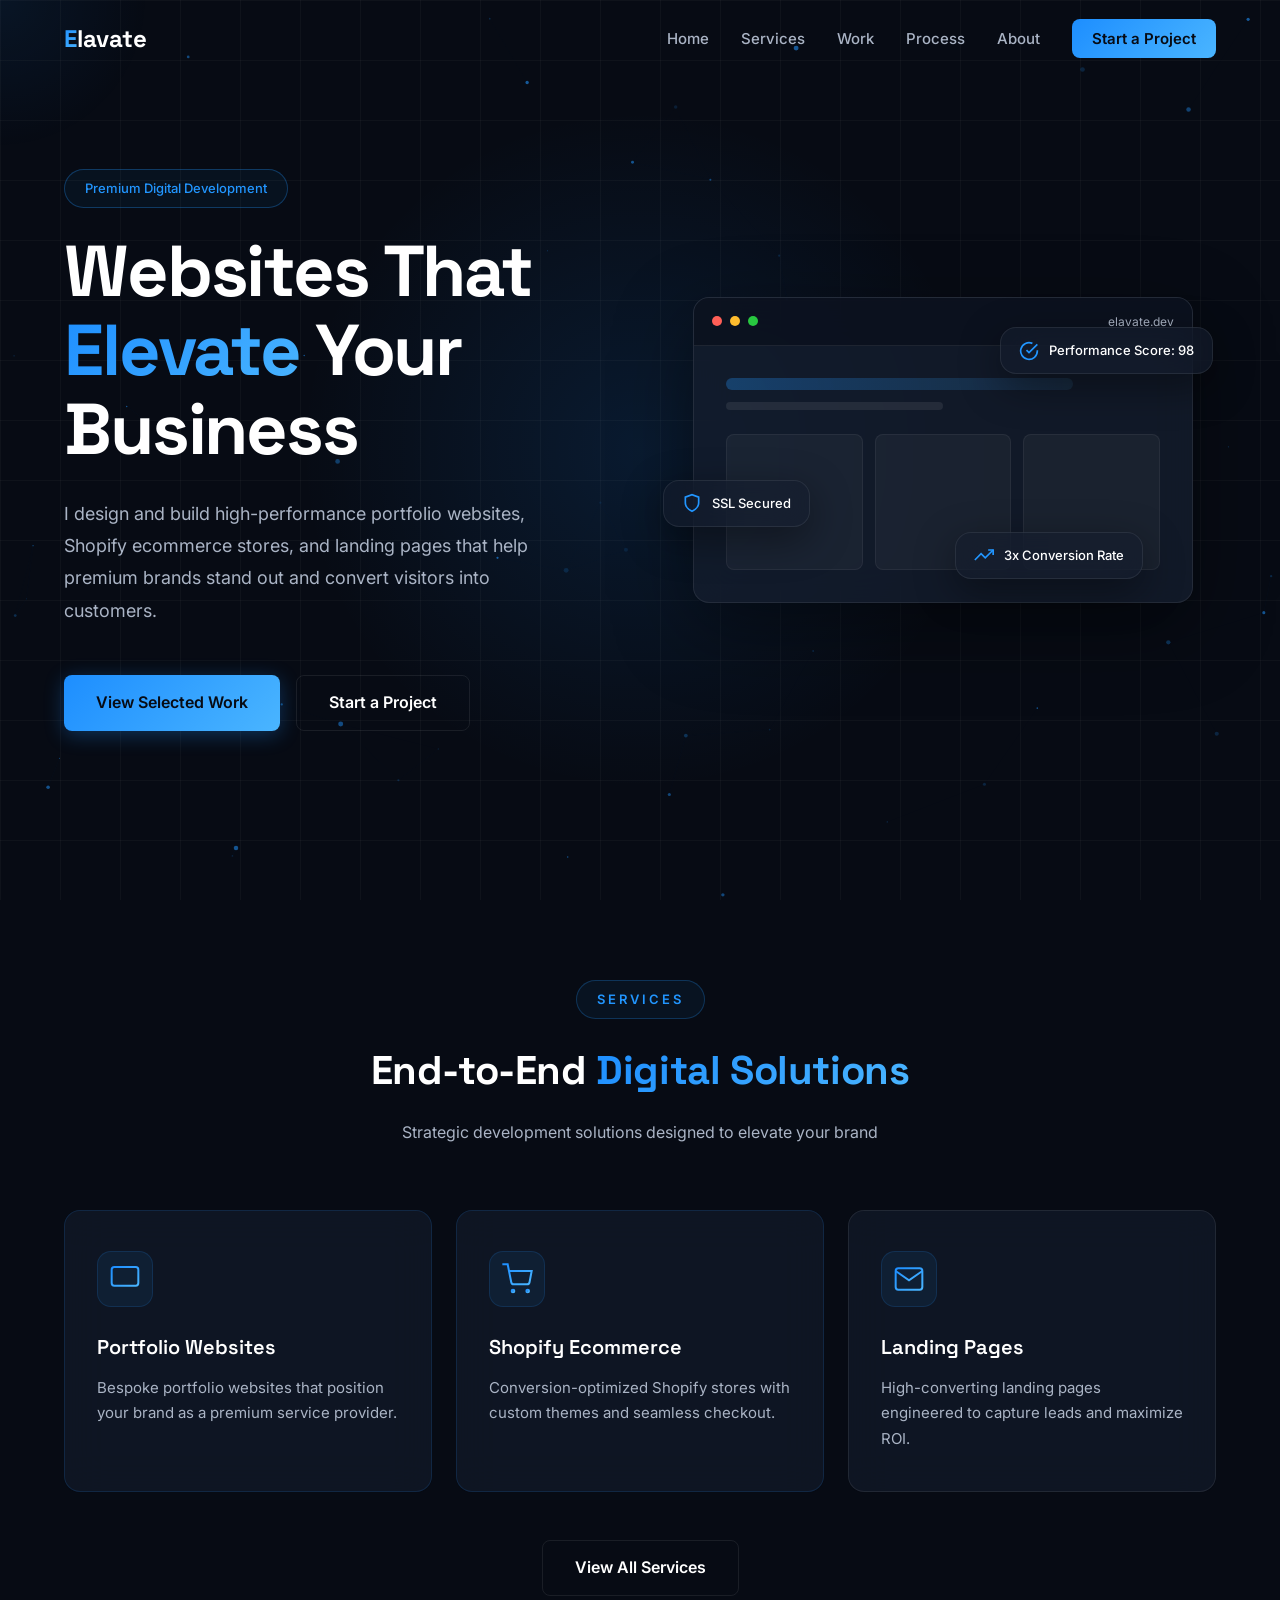
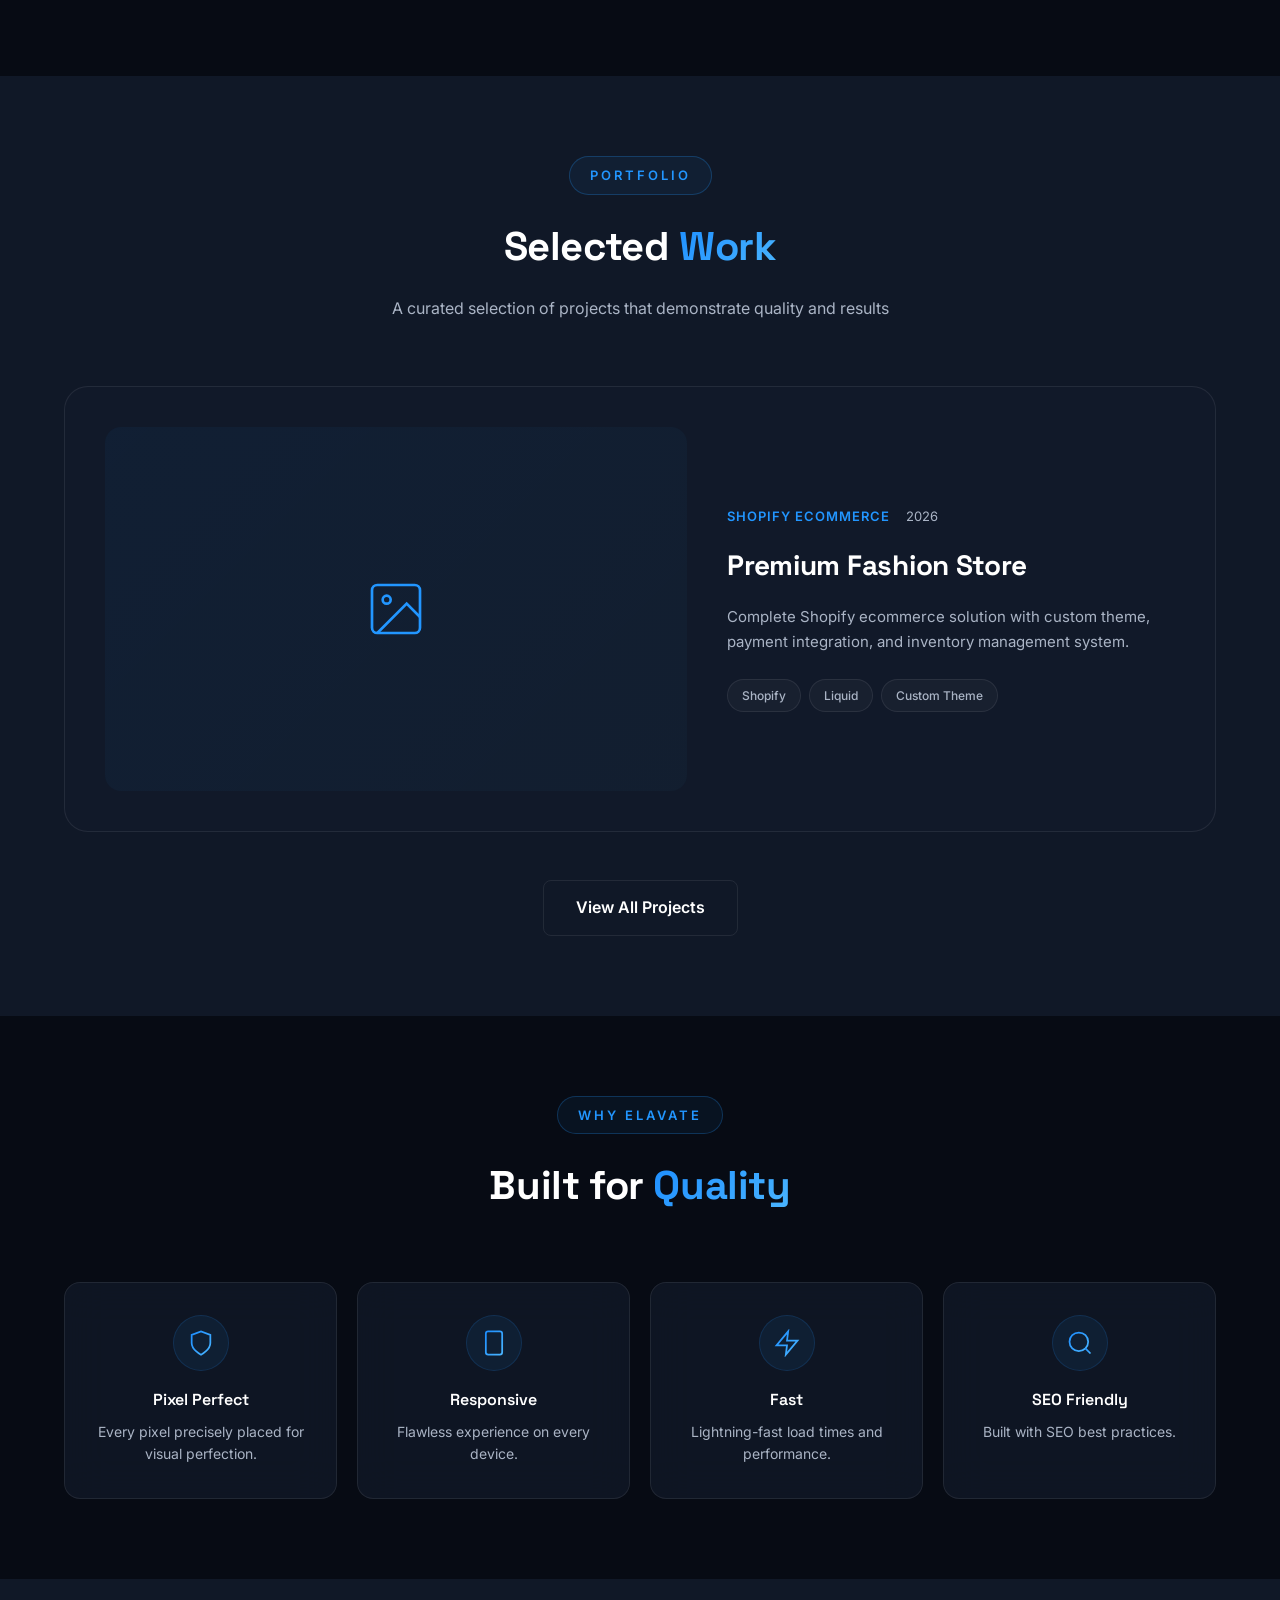
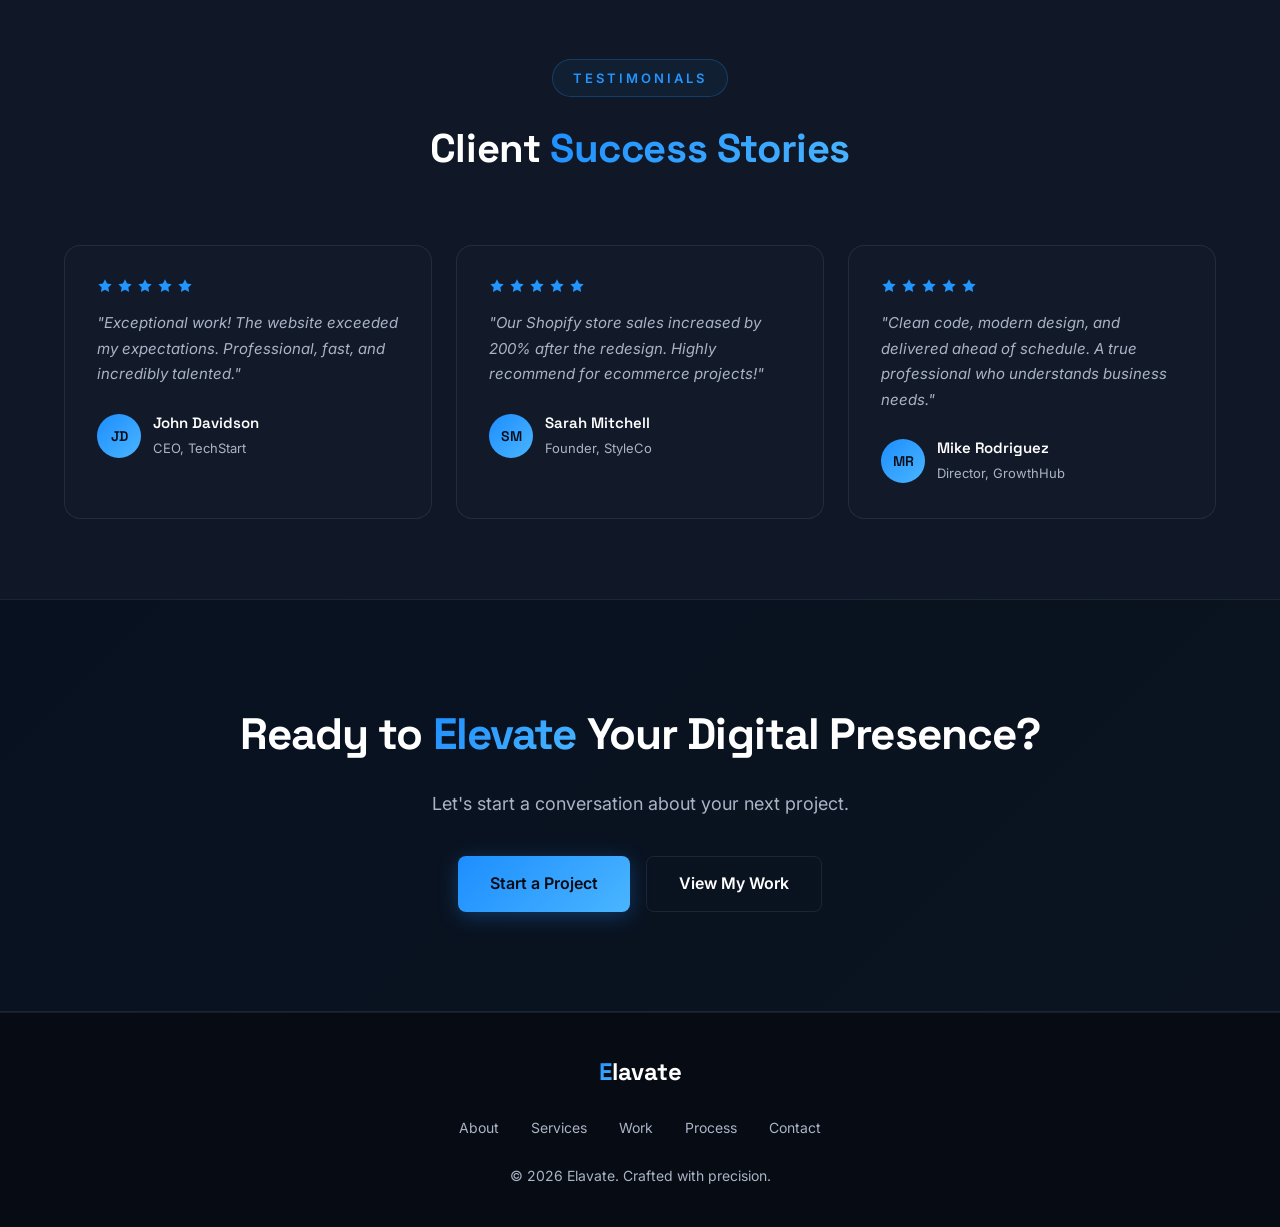
==== index.html @ 6ba704a9 "first commit" ====
<!DOCTYPE html>
<html lang="en">
<head>
    <meta charset="UTF-8">
    <meta name="viewport" content="width=device-width, initial-scale=1.0">
    <title>Elavate | Premium Web Development Studio</title>
    <meta name="description" content="Premium web development studio specializing in portfolio websites, Shopify ecommerce stores, and landing pages for modern businesses.">
    <meta name="keywords" content="web developer, portfolio, shopify, landing pages, premium websites, ecommerce">
    <meta name="author" content="Elavate">
    <link rel="canonical" href="https://elavate.dev/">

    <!-- Open Graph -->
    <meta property="og:title" content="Elavate | Premium Web Development Studio">
    <meta property="og:description" content="Premium web development studio specializing in portfolio websites, Shopify ecommerce stores, and landing pages for modern businesses.">
    <meta property="og:type" content="website">
    <meta property="og:url" content="https://elavate.dev/">
    <meta property="og:image" content="https://elavate.dev/images/og-image.jpg">

    <!-- Twitter -->
    <meta name="twitter:card" content="summary_large_image">
    <meta name="twitter:title" content="Elavate | Premium Web Development Studio">
    <meta name="twitter:description" content="Premium web development studio specializing in portfolio websites, Shopify ecommerce stores, and landing pages for modern businesses.">

    <link rel="preconnect" href="https://fonts.googleapis.com">
    <link rel="preconnect" href="https://fonts.gstatic.com" crossorigin>
    <link href="https://fonts.googleapis.com/css2?family=Inter:wght@300;400;500;600;700&family=Space+Grotesk:wght@400;500;600;700&display=swap" rel="stylesheet">

    <link rel="stylesheet" href="css/style.css">
    <link rel="stylesheet" href="css/animations.css">
    <link rel="stylesheet" href="css/responsive.css">
</head>
<body>

    <!-- Loading Screen -->
    <div id="loader" class="loader">
        <div class="loader-inner">
            <div class="loader-bar"></div>
            <span class="loader-text">ELAVATE</span>
        </div>
    </div>

    <!-- Page Transition -->
    <div class="page-transition" id="page-transition"></div>

    <!-- Mouse Glow -->
    <div id="mouse-glow" class="mouse-glow"></div>

    <!-- Scroll Progress Bar -->
    <div id="scroll-progress" class="scroll-progress"></div>

    <!-- Navigation -->
    <header id="navbar" class="navbar">
        <nav class="nav-container">
            <a href="index.html" class="nav-logo">
                <span class="logo-gradient">E</span>lavate
            </a>
            <ul class="nav-menu" id="nav-menu">
                <li><a href="index.html" class="nav-link active">Home</a></li>
                <li><a href="services.html" class="nav-link">Services</a></li>
                <li><a href="work.html" class="nav-link">Work</a></li>
                <li><a href="process.html" class="nav-link">Process</a></li>
                <li><a href="about.html" class="nav-link">About</a></li>
                <li><a href="contact.html" class="nav-link nav-link-cta">Start a Project</a></li>
            </ul>
            <button class="nav-toggle" id="nav-toggle" aria-label="Toggle menu">
                <span></span>
                <span></span>
                <span></span>
            </button>
        </nav>
    </header>

    <!-- Main Content -->
    <main class="page-content">

        <!-- Hero Section -->
        <section id="hero" class="hero">
            <div class="hero-bg">
                <div class="hero-grid"></div>
                <div class="hero-glow"></div>
                <canvas id="particles-canvas" class="hero-particles"></canvas>
            </div>
            <div class="hero-container">
                <div class="hero-content" data-reveal>
                    <div class="hero-badge">Premium Digital Development</div>
                    <h1 class="hero-title">
                        Websites That <span class="gradient-text">Elevate</span> Your Business
                    </h1>
                    <p class="hero-description">
                        I design and build high-performance portfolio websites, Shopify ecommerce stores, and landing pages that help premium brands stand out and convert visitors into customers.
                    </p>
                    <div class="hero-buttons">
                        <a href="work.html" class="btn btn-primary">
                            <span class="btn-ripple"></span>
                            View Selected Work
                        </a>
                        <a href="contact.html" class="btn btn-secondary">
                            <span class="btn-ripple"></span>
                            Start a Project
                        </a>
                    </div>
                </div>
                <div class="hero-visual" data-reveal>
                    <div class="hero-mockup">
                        <div class="mockup-browser">
                            <div class="mockup-browser-bar">
                                <span class="mockup-dot"></span>
                                <span class="mockup-dot"></span>
                                <span class="mockup-dot"></span>
                                <span class="mockup-url">elavate.dev</span>
                            </div>
                            <div class="mockup-content">
                                <div class="mockup-hero-line"></div>
                                <div class="mockup-hero-line short"></div>
                                <div class="mockup-grid">
                                    <div class="mockup-card"></div>
                                    <div class="mockup-card"></div>
                                    <div class="mockup-card"></div>
                                </div>
                            </div>
                        </div>
                        <div class="mockup-float mockup-float-1 glass-card">
                            <svg width="20" height="20" viewBox="0 0 24 24" fill="none" stroke="#2296FF" stroke-width="2"><path d="M22 11.08V12a10 10 0 1 1-5.93-9.14"/><polyline points="22 4 12 14.01 9 11.01"/></svg>
                            <span>Performance Score: 98</span>
                        </div>
                        <div class="mockup-float mockup-float-2 glass-card">
                            <svg width="20" height="20" viewBox="0 0 24 24" fill="none" stroke="#2296FF" stroke-width="2"><path d="M12 22s8-4 8-10V5l-8-3-8 3v7c0 6 8 10 8 10z"/></svg>
                            <span>SSL Secured</span>
                        </div>
                        <div class="mockup-float mockup-float-3 glass-card">
                            <svg width="20" height="20" viewBox="0 0 24 24" fill="none" stroke="#2296FF" stroke-width="2"><polyline points="23 6 13.5 15.5 8.5 10.5 1 18"/><polyline points="17 6 23 6 23 12"/></svg>
                            <span>3x Conversion Rate</span>
                        </div>
                    </div>
                </div>
            </div>
        </section>

        <!-- Featured Services Section -->
        <section class="content-section">
            <div class="container">
                <div class="content-header" data-reveal>
                    <span class="section-label">Services</span>
                    <h2 class="content-title">End-to-End <span class="gradient-text">Digital Solutions</span></h2>
                    <p class="content-subtitle">Strategic development solutions designed to elevate your brand</p>
                </div>
                <div class="services-grid">
                    <div class="service-card service-featured glass-card" data-reveal>
                        <div class="service-icon">
                            <svg width="32" height="32" viewBox="0 0 24 24" fill="none" stroke="url(#serviceGrad)" stroke-width="1.5">
                                <defs><linearGradient id="serviceGrad" x1="0%" y1="0%" x2="100%" y2="100%"><stop offset="0%" style="stop-color:#1D8EFF"/><stop offset="100%" style="stop-color:#4AB5FF"/></linearGradient></defs>
                                <rect x="2" y="3" width="20" height="14" rx="2" ry="2"/><line x1="8" y1="21" x2="16" y2="21"/><line x1="12" y1="17" x2="12" y2="21"/>
                            </svg>
                        </div>
                        <h3 class="service-title">Portfolio Websites</h3>
                        <p class="service-description">Bespoke portfolio websites that position your brand as a premium service provider.</p>
                    </div>
                    <div class="service-card service-featured glass-card" data-reveal>
                        <div class="service-icon">
                            <svg width="32" height="32" viewBox="0 0 24 24" fill="none" stroke="url(#serviceGrad)" stroke-width="1.5">
                                <circle cx="9" cy="21" r="1"/><circle cx="20" cy="21" r="1"/><path d="M1 1h4l2.68 13.39a2 2 0 0 0 2 1.61h9.72a2 2 0 0 0 2-1.61L23 6H6"/>
                            </svg>
                        </div>
                        <h3 class="service-title">Shopify Ecommerce</h3>
                        <p class="service-description">Conversion-optimized Shopify stores with custom themes and seamless checkout.</p>
                    </div>
                    <div class="service-card glass-card" data-reveal>
                        <div class="service-icon">
                            <svg width="32" height="32" viewBox="0 0 24 24" fill="none" stroke="url(#serviceGrad)" stroke-width="1.5">
                                <path d="M4 4h16c1.1 0 2 .9 2 2v12c0 1.1-.9 2-2 2H4c-1.1 0-2-.9-2-2V6c0-1.1.9-2 2-2z"/><polyline points="22,6 12,13 2,6"/>
                            </svg>
                        </div>
                        <h3 class="service-title">Landing Pages</h3>
                        <p class="service-description">High-converting landing pages engineered to capture leads and maximize ROI.</p>
                    </div>
                </div>
                <div style="text-align: center; margin-top: 48px;" data-reveal>
                    <a href="services.html" class="btn btn-secondary">
                        <span class="btn-ripple"></span>
                        View All Services
                    </a>
                </div>
            </div>
        </section>

        <!-- Featured Projects Section -->
        <section class="content-section content-section-alt">
            <div class="container">
                <div class="content-header" data-reveal>
                    <span class="section-label">Portfolio</span>
                    <h2 class="content-title">Selected <span class="gradient-text">Work</span></h2>
                    <p class="content-subtitle">A curated selection of projects that demonstrate quality and results</p>
                </div>
                <div class="portfolio-showcase">
                    <div class="portfolio-project portfolio-project-large" data-reveal>
                        <div class="portfolio-project-image">
                            <div class="portfolio-placeholder">
                                <svg width="64" height="64" viewBox="0 0 24 24" fill="none" stroke="#2296FF" stroke-width="1"><rect x="3" y="3" width="18" height="18" rx="2" ry="2"/><circle cx="8.5" cy="8.5" r="1.5"/><polyline points="21 15 16 10 5 21"/></svg>
                            </div>
                            <div class="portfolio-overlay">
                                <a href="#" class="portfolio-btn">View Case Study</a>
                                <a href="#" class="portfolio-btn portfolio-btn-outline">Live Site</a>
                            </div>
                        </div>
                        <div class="portfolio-project-info">
                            <div class="portfolio-project-meta">
                                <span class="portfolio-project-type">Shopify Ecommerce</span>
                                <span class="portfolio-project-year">2026</span>
                            </div>
                            <h3 class="portfolio-project-title">Premium Fashion Store</h3>
                            <p class="portfolio-project-description">Complete Shopify ecommerce solution with custom theme, payment integration, and inventory management system.</p>
                            <div class="portfolio-project-tags">
                                <span class="portfolio-tag">Shopify</span>
                                <span class="portfolio-tag">Liquid</span>
                                <span class="portfolio-tag">Custom Theme</span>
                            </div>
                        </div>
                    </div>
                </div>
                <div style="text-align: center; margin-top: 48px;" data-reveal>
                    <a href="work.html" class="btn btn-secondary">
                        <span class="btn-ripple"></span>
                        View All Projects
                    </a>
                </div>
            </div>
        </section>

        <!-- Why Choose Me Section -->
        <section class="content-section">
            <div class="container">
                <div class="content-header" data-reveal>
                    <span class="section-label">Why Elavate</span>
                    <h2 class="content-title">Built for <span class="gradient-text">Quality</span></h2>
                </div>
                <div class="why-grid" data-reveal>
                    <div class="why-card glass-card">
                        <div class="why-icon">
                            <svg width="28" height="28" viewBox="0 0 24 24" fill="none" stroke="url(#whyGrad)" stroke-width="1.5"><defs><linearGradient id="whyGrad" x1="0%" y1="0%" x2="100%" y2="100%"><stop offset="0%" style="stop-color:#1D8EFF"/><stop offset="100%" style="stop-color:#4AB5FF"/></linearGradient></defs><path d="M12 22s8-4 8-10V5l-8-3-8 3v7c0 6 8 10 8 10z"/></svg>
                        </div>
                        <h4 class="why-title">Pixel Perfect</h4>
                        <p class="why-description">Every pixel precisely placed for visual perfection.</p>
                    </div>
                    <div class="why-card glass-card">
                        <div class="why-icon">
                            <svg width="28" height="28" viewBox="0 0 24 24" fill="none" stroke="url(#whyGrad)" stroke-width="1.5"><rect x="5" y="2" width="14" height="20" rx="2" ry="2"/><line x1="12" y1="18" x2="12.01" y2="18"/></svg>
                        </div>
                        <h4 class="why-title">Responsive</h4>
                        <p class="why-description">Flawless experience on every device.</p>
                    </div>
                    <div class="why-card glass-card">
                        <div class="why-icon">
                            <svg width="28" height="28" viewBox="0 0 24 24" fill="none" stroke="url(#whyGrad)" stroke-width="1.5"><polygon points="13 2 3 14 12 14 11 22 21 10 12 10 13 2"/></svg>
                        </div>
                        <h4 class="why-title">Fast</h4>
                        <p class="why-description">Lightning-fast load times and performance.</p>
                    </div>
                    <div class="why-card glass-card">
                        <div class="why-icon">
                            <svg width="28" height="28" viewBox="0 0 24 24" fill="none" stroke="url(#whyGrad)" stroke-width="1.5"><circle cx="11" cy="11" r="8"/><line x1="21" y1="21" x2="16.65" y2="16.65"/></svg>
                        </div>
                        <h4 class="why-title">SEO Friendly</h4>
                        <p class="why-description">Built with SEO best practices.</p>
                    </div>
                </div>
            </div>
        </section>

        <!-- Testimonials Section -->
        <section class="content-section content-section-alt">
            <div class="container">
                <div class="content-header" data-reveal>
                    <span class="section-label">Testimonials</span>
                    <h2 class="content-title">Client <span class="gradient-text">Success Stories</span></h2>
                </div>
                <div class="testimonials-grid" data-reveal>
                    <div class="testimonial-card glass-card">
                        <div class="testimonial-stars">
                            <svg width="16" height="16" viewBox="0 0 24 24" fill="#2296FF"><polygon points="12 2 15.09 8.26 22 9.27 17 14.14 18.18 21.02 12 17.77 5.82 21.02 7 14.14 2 9.27 8.91 8.26 12 2"/></svg>
                            <svg width="16" height="16" viewBox="0 0 24 24" fill="#2296FF"><polygon points="12 2 15.09 8.26 22 9.27 17 14.14 18.18 21.02 12 17.77 5.82 21.02 7 14.14 2 9.27 8.91 8.26 12 2"/></svg>
                            <svg width="16" height="16" viewBox="0 0 24 24" fill="#2296FF"><polygon points="12 2 15.09 8.26 22 9.27 17 14.14 18.18 21.02 12 17.77 5.82 21.02 7 14.14 2 9.27 8.91 8.26 12 2"/></svg>
                            <svg width="16" height="16" viewBox="0 0 24 24" fill="#2296FF"><polygon points="12 2 15.09 8.26 22 9.27 17 14.14 18.18 21.02 12 17.77 5.82 21.02 7 14.14 2 9.27 8.91 8.26 12 2"/></svg>
                            <svg width="16" height="16" viewBox="0 0 24 24" fill="#2296FF"><polygon points="12 2 15.09 8.26 22 9.27 17 14.14 18.18 21.02 12 17.77 5.82 21.02 7 14.14 2 9.27 8.91 8.26 12 2"/></svg>
                        </div>
                        <p class="testimonial-text">"Exceptional work! The website exceeded my expectations. Professional, fast, and incredibly talented."</p>
                        <div class="testimonial-author">
                            <div class="testimonial-avatar">JD</div>
                            <div>
                                <h5 class="testimonial-name">John Davidson</h5>
                                <span class="testimonial-role">CEO, TechStart</span>
                            </div>
                        </div>
                    </div>
                    <div class="testimonial-card glass-card">
                        <div class="testimonial-stars">
                            <svg width="16" height="16" viewBox="0 0 24 24" fill="#2296FF"><polygon points="12 2 15.09 8.26 22 9.27 17 14.14 18.18 21.02 12 17.77 5.82 21.02 7 14.14 2 9.27 8.91 8.26 12 2"/></svg>
                            <svg width="16" height="16" viewBox="0 0 24 24" fill="#2296FF"><polygon points="12 2 15.09 8.26 22 9.27 17 14.14 18.18 21.02 12 17.77 5.82 21.02 7 14.14 2 9.27 8.91 8.26 12 2"/></svg>
                            <svg width="16" height="16" viewBox="0 0 24 24" fill="#2296FF"><polygon points="12 2 15.09 8.26 22 9.27 17 14.14 18.18 21.02 12 17.77 5.82 21.02 7 14.14 2 9.27 8.91 8.26 12 2"/></svg>
                            <svg width="16" height="16" viewBox="0 0 24 24" fill="#2296FF"><polygon points="12 2 15.09 8.26 22 9.27 17 14.14 18.18 21.02 12 17.77 5.82 21.02 7 14.14 2 9.27 8.91 8.26 12 2"/></svg>
                            <svg width="16" height="16" viewBox="0 0 24 24" fill="#2296FF"><polygon points="12 2 15.09 8.26 22 9.27 17 14.14 18.18 21.02 12 17.77 5.82 21.02 7 14.14 2 9.27 8.91 8.26 12 2"/></svg>
                        </div>
                        <p class="testimonial-text">"Our Shopify store sales increased by 200% after the redesign. Highly recommend for ecommerce projects!"</p>
                        <div class="testimonial-author">
                            <div class="testimonial-avatar">SM</div>
                            <div>
                                <h5 class="testimonial-name">Sarah Mitchell</h5>
                                <span class="testimonial-role">Founder, StyleCo</span>
                            </div>
                        </div>
                    </div>
                    <div class="testimonial-card glass-card">
                        <div class="testimonial-stars">
                            <svg width="16" height="16" viewBox="0 0 24 24" fill="#2296FF"><polygon points="12 2 15.09 8.26 22 9.27 17 14.14 18.18 21.02 12 17.77 5.82 21.02 7 14.14 2 9.27 8.91 8.26 12 2"/></svg>
                            <svg width="16" height="16" viewBox="0 0 24 24" fill="#2296FF"><polygon points="12 2 15.09 8.26 22 9.27 17 14.14 18.18 21.02 12 17.77 5.82 21.02 7 14.14 2 9.27 8.91 8.26 12 2"/></svg>
                            <svg width="16" height="16" viewBox="0 0 24 24" fill="#2296FF"><polygon points="12 2 15.09 8.26 22 9.27 17 14.14 18.18 21.02 12 17.77 5.82 21.02 7 14.14 2 9.27 8.91 8.26 12 2"/></svg>
                            <svg width="16" height="16" viewBox="0 0 24 24" fill="#2296FF"><polygon points="12 2 15.09 8.26 22 9.27 17 14.14 18.18 21.02 12 17.77 5.82 21.02 7 14.14 2 9.27 8.91 8.26 12 2"/></svg>
                            <svg width="16" height="16" viewBox="0 0 24 24" fill="#2296FF"><polygon points="12 2 15.09 8.26 22 9.27 17 14.14 18.18 21.02 12 17.77 5.82 21.02 7 14.14 2 9.27 8.91 8.26 12 2"/></svg>
                        </div>
                        <p class="testimonial-text">"Clean code, modern design, and delivered ahead of schedule. A true professional who understands business needs."</p>
                        <div class="testimonial-author">
                            <div class="testimonial-avatar">MR</div>
                            <div>
                                <h5 class="testimonial-name">Mike Rodriguez</h5>
                                <span class="testimonial-role">Director, GrowthHub</span>
                            </div>
                        </div>
                    </div>
                </div>
            </div>
        </section>

        <!-- CTA Section -->
        <section class="cta-section">
            <div class="cta-content" data-reveal>
                <h2 class="cta-title">Ready to <span class="gradient-text">Elevate</span> Your Digital Presence?</h2>
                <p class="cta-description">Let's start a conversation about your next project.</p>
                <div class="cta-buttons">
                    <a href="contact.html" class="btn btn-primary">
                        <span class="btn-ripple"></span>
                        Start a Project
                    </a>
                    <a href="work.html" class="btn btn-secondary">
                        <span class="btn-ripple"></span>
                        View My Work
                    </a>
                </div>
            </div>
        </section>

    </main>

    <!-- Footer -->
    <footer class="footer">
        <div class="container">
            <div class="footer-content">
                <a href="index.html" class="nav-logo footer-logo">
                    <span class="logo-gradient">E</span>lavate
                </a>
                <ul class="footer-nav">
                    <li><a href="about.html">About</a></li>
                    <li><a href="services.html">Services</a></li>
                    <li><a href="work.html">Work</a></li>
                    <li><a href="process.html">Process</a></li>
                    <li><a href="contact.html">Contact</a></li>
                </ul>
                <p class="footer-copyright">&copy; 2026 Elavate. Crafted with precision.</p>
            </div>
        </div>
    </footer>

    <!-- Back to Top -->
    <button id="back-to-top" class="back-to-top" aria-label="Back to top">
        <svg width="20" height="20" viewBox="0 0 24 24" fill="none" stroke="currentColor" stroke-width="2">
            <polyline points="18 15 12 9 6 15"/>
        </svg>
    </button>

    <script src="js/main.js"></script>
</body>
</html>
---- css/style.css ----
/* =============================================
   ELAVATE PORTFOLIO - MAIN STYLES
   ============================================= */

/* CSS Variables */
:root {
    --bg: #070B14;
    --bg-section: #101827;
    --bg-card: #141D2E;
    --primary: #2296FF;
    --gradient-start: #1D8EFF;
    --gradient-end: #4AB5FF;
    --text: #FFFFFF;
    --text-secondary: #AAB4C5;
    --border: rgba(255, 255, 255, 0.08);
    --font-heading: 'Space Grotesk', sans-serif;
    --font-body: 'Inter', sans-serif;
    --radius: 16px;
    --radius-sm: 8px;
    --radius-lg: 24px;
    --transition: 0.3s cubic-bezier(0.4, 0, 0.2, 1);
}

/* Reset */
*, *::before, *::after {
    margin: 0;
    padding: 0;
    box-sizing: border-box;
}

html {
    scroll-behavior: smooth;
    scroll-padding-top: 80px;
}

body {
    font-family: var(--font-body);
    background-color: var(--bg);
    color: var(--text);
    line-height: 1.6;
    overflow-x: hidden;
    -webkit-font-smoothing: antialiased;
}

a {
    text-decoration: none;
    color: inherit;
    transition: var(--transition);
}

ul { list-style: none; }

img { max-width: 100%; display: block; }

button {
    border: none;
    outline: none;
    cursor: pointer;
    font-family: inherit;
    background: transparent;
}

input, textarea {
    font-family: inherit;
    outline: none;
    border: none;
}

/* Container */
.container {
    max-width: 1200px;
    margin: 0 auto;
    padding: 0 24px;
}

/* Section */
.section {
    padding: 140px 0;
}

.section-header {
    text-align: center;
    margin-bottom: 80px;
}

.section-label {
    display: inline-block;
    font-size: 13px;
    font-weight: 600;
    color: var(--primary);
    text-transform: uppercase;
    letter-spacing: 3px;
    margin-bottom: 20px;
    padding: 8px 20px;
    border: 1px solid rgba(34, 150, 255, 0.25);
    border-radius: 24px;
    background: rgba(34, 150, 255, 0.06);
}

.section-title {
    font-family: var(--font-heading);
    font-size: clamp(36px, 5vw, 56px);
    font-weight: 700;
    line-height: 1.15;
    margin-bottom: 20px;
    letter-spacing: -0.02em;
}

.section-description {
    font-size: 18px;
    color: var(--text-secondary);
    max-width: 640px;
    margin: 0 auto;
    line-height: 1.7;
}

/* Gradient Text */
.gradient-text {
    background: linear-gradient(135deg, var(--gradient-start), var(--gradient-end));
    -webkit-background-clip: text;
    -webkit-text-fill-color: transparent;
    background-clip: text;
}

/* Glass Card */
.glass-card {
    background: rgba(20, 29, 46, 0.6);
    border: 1px solid var(--border);
    border-radius: var(--radius);
    backdrop-filter: blur(20px);
    -webkit-backdrop-filter: blur(20px);
    transition: var(--transition);
}

.glass-card:hover {
    border-color: rgba(34, 150, 255, 0.2);
    box-shadow: 0 8px 32px rgba(34, 150, 255, 0.1);
    transform: translateY(-4px);
}

/* Buttons */
.btn {
    display: inline-flex;
    align-items: center;
    justify-content: center;
    gap: 8px;
    padding: 14px 32px;
    font-size: 16px;
    font-weight: 600;
    border-radius: var(--radius-sm);
    position: relative;
    overflow: hidden;
    transition: var(--transition);
    cursor: pointer;
}

.btn-primary {
    background: linear-gradient(135deg, var(--gradient-start), var(--gradient-end));
    color: var(--bg);
    box-shadow: 0 4px 20px rgba(29, 142, 255, 0.3);
}

.btn-primary:hover {
    box-shadow: 0 8px 30px rgba(29, 142, 255, 0.5);
    transform: translateY(-2px);
}

.btn-secondary {
    background: transparent;
    color: var(--text);
    border: 1px solid var(--border);
}

.btn-secondary:hover {
    border-color: var(--primary);
    color: var(--primary);
    transform: translateY(-2px);
}

.btn-full { width: 100%; }

.btn-ripple {
    position: absolute;
    border-radius: 50%;
    background: rgba(255, 255, 255, 0.3);
    transform: scale(0);
    animation: ripple 0.6s linear;
    pointer-events: none;
}

@keyframes ripple {
    to { transform: scale(4); opacity: 0; }
}

/* =============================================
   LOADER
   ============================================= */
.loader {
    position: fixed;
    inset: 0;
    background: var(--bg);
    display: flex;
    align-items: center;
    justify-content: center;
    z-index: 10000;
    transition: opacity 0.5s ease, visibility 0.5s ease;
}

.loader.hidden {
    opacity: 0;
    visibility: hidden;
}

.loader-inner {
    text-align: center;
}

.loader-bar {
    width: 200px;
    height: 3px;
    background: rgba(255, 255, 255, 0.1);
    border-radius: 4px;
    margin: 0 auto 16px;
    overflow: hidden;
}

.loader-bar::after {
    content: '';
    display: block;
    width: 0;
    height: 100%;
    background: linear-gradient(90deg, var(--gradient-start), var(--gradient-end));
    border-radius: 4px;
    animation: loadBar 1.5s ease forwards;
}

@keyframes loadBar {
    to { width: 100%; }
}

.loader-text {
    font-family: var(--font-heading);
    font-size: 24px;
    font-weight: 700;
    background: linear-gradient(135deg, var(--gradient-start), var(--gradient-end));
    -webkit-background-clip: text;
    -webkit-text-fill-color: transparent;
    background-clip: text;
}

/* =============================================
   MOUSE GLOW
   ============================================= */
.mouse-glow {
    position: fixed;
    width: 300px;
    height: 300px;
    border-radius: 50%;
    background: radial-gradient(circle, rgba(29, 142, 255, 0.08) 0%, transparent 70%);
    pointer-events: none;
    z-index: 1;
    transform: translate(-50%, -50%);
    transition: opacity 0.3s ease;
}

/* =============================================
   SCROLL PROGRESS
   ============================================= */
.scroll-progress {
    position: fixed;
    top: 0;
    left: 0;
    width: 0;
    height: 3px;
    background: linear-gradient(90deg, var(--gradient-start), var(--gradient-end));
    z-index: 10001;
    transition: width 0.1s linear;
}

/* =============================================
   NAVBAR
   ============================================= */
.navbar {
    position: fixed;
    top: 0;
    left: 0;
    right: 0;
    z-index: 1000;
    padding: 20px 0;
    transition: all 0.3s ease;
}

.navbar.scrolled {
    padding: 12px 0;
    background: rgba(7, 11, 20, 0.85);
    backdrop-filter: blur(20px);
    -webkit-backdrop-filter: blur(20px);
    border-bottom: 1px solid var(--border);
}

.nav-container {
    max-width: 1200px;
    margin: 0 auto;
    padding: 0 24px;
    display: flex;
    align-items: center;
    justify-content: space-between;
}

.nav-logo {
    font-family: var(--font-heading);
    font-size: 24px;
    font-weight: 700;
    color: var(--text);
}

.logo-gradient {
    background: linear-gradient(135deg, var(--gradient-start), var(--gradient-end));
    -webkit-background-clip: text;
    -webkit-text-fill-color: transparent;
    background-clip: text;
}

.nav-menu {
    display: flex;
    align-items: center;
    gap: 32px;
}

.nav-link {
    font-size: 15px;
    font-weight: 500;
    color: var(--text-secondary);
    position: relative;
    padding: 4px 0;
}

.nav-link::after {
    content: '';
    position: absolute;
    bottom: -2px;
    left: 0;
    width: 0;
    height: 2px;
    background: linear-gradient(90deg, var(--gradient-start), var(--gradient-end));
    border-radius: 2px;
    transition: width 0.3s ease;
}

.nav-link:hover,
.nav-link.active {
    color: var(--text);
}

.nav-link:hover::after,
.nav-link.active::after {
    width: 100%;
}

/* CTA Nav Link */
.nav-link-cta {
    background: linear-gradient(135deg, var(--gradient-start), var(--gradient-end));
    color: var(--bg) !important;
    padding: 10px 20px !important;
    border-radius: var(--radius-sm);
    font-weight: 600 !important;
}

.nav-link-cta::after {
    display: none !important;
}

.nav-link-cta:hover {
    opacity: 0.9;
    transform: translateY(-1px);
}

/* Mobile Toggle */
.nav-toggle {
    display: none;
    flex-direction: column;
    gap: 5px;
    padding: 4px;
}

.nav-toggle span {
    display: block;
    width: 24px;
    height: 2px;
    background: var(--text);
    border-radius: 2px;
    transition: var(--transition);
}

.nav-toggle.active span:nth-child(1) {
    transform: rotate(45deg) translate(5px, 5px);
}

.nav-toggle.active span:nth-child(2) {
    opacity: 0;
}

.nav-toggle.active span:nth-child(3) {
    transform: rotate(-45deg) translate(5px, -5px);
}

/* =============================================
   HERO
   ============================================= */
.hero {
    position: relative;
    min-height: 100vh;
    display: flex;
    align-items: center;
    overflow: hidden;
}

.hero-bg {
    position: absolute;
    inset: 0;
    z-index: 0;
}

.hero-grid {
    position: absolute;
    inset: 0;
    background-image:
        linear-gradient(rgba(255, 255, 255, 0.03) 1px, transparent 1px),
        linear-gradient(90deg, rgba(255, 255, 255, 0.03) 1px, transparent 1px);
    background-size: 60px 60px;
}

.hero-glow {
    position: absolute;
    top: 50%;
    left: 50%;
    width: 800px;
    height: 800px;
    transform: translate(-50%, -50%);
    background: radial-gradient(circle, rgba(29, 142, 255, 0.12) 0%, transparent 60%);
    animation: pulseGlow 4s ease-in-out infinite;
}

@keyframes pulseGlow {
    0%, 100% { opacity: 1; transform: translate(-50%, -50%) scale(1); }
    50% { opacity: 0.6; transform: translate(-50%, -50%) scale(1.1); }
}

.hero-particles {
    position: absolute;
    inset: 0;
    z-index: 0;
}

.hero-container {
    position: relative;
    z-index: 2;
    max-width: 1200px;
    margin: 0 auto;
    padding: 0 24px;
    display: grid;
    grid-template-columns: 1fr 1fr;
    gap: 60px;
    align-items: center;
    width: 100%;
}

.hero-badge {
    display: inline-block;
    font-size: 13px;
    font-weight: 500;
    color: var(--primary);
    padding: 8px 20px;
    border: 1px solid rgba(34, 150, 255, 0.3);
    border-radius: 24px;
    background: rgba(34, 150, 255, 0.05);
    margin-bottom: 24px;
    animation: fadeInUp 0.8s ease 0.2s backwards;
}

.hero-title {
    font-family: var(--font-heading);
    font-size: clamp(40px, 6vw, 72px);
    font-weight: 700;
    line-height: 1.1;
    margin-bottom: 28px;
    letter-spacing: -0.03em;
    animation: fadeInUp 0.8s ease 0.4s backwards;
}

.hero-description {
    font-size: 18px;
    color: var(--text-secondary);
    max-width: 520px;
    margin-bottom: 48px;
    line-height: 1.8;
    animation: fadeInUp 0.8s ease 0.6s backwards;
}

.hero-buttons {
    display: flex;
    gap: 16px;
    animation: fadeInUp 0.8s ease 0.8s backwards;
}

@keyframes fadeInUp {
    from { opacity: 0; transform: translateY(30px); }
    to { opacity: 1; transform: translateY(0); }
}

/* Hero Mockup */
.hero-visual {
    position: relative;
    height: 500px;
    display: flex;
    align-items: center;
    justify-content: center;
}

.hero-mockup {
    position: relative;
    width: 100%;
    max-width: 500px;
}

.mockup-browser {
    background: rgba(20, 29, 46, 0.8);
    border: 1px solid var(--border);
    border-radius: var(--radius);
    overflow: hidden;
    backdrop-filter: blur(20px);
    box-shadow: 0 25px 80px rgba(0, 0, 0, 0.4);
}

.mockup-browser-bar {
    display: flex;
    align-items: center;
    gap: 8px;
    padding: 14px 18px;
    background: rgba(7, 11, 20, 0.5);
    border-bottom: 1px solid var(--border);
}

.mockup-dot {
    width: 10px;
    height: 10px;
    border-radius: 50%;
    background: rgba(255, 255, 255, 0.1);
}

.mockup-dot:first-child { background: #ff5f57; }
.mockup-dot:nth-child(2) { background: #febc2e; }
.mockup-dot:nth-child(3) { background: #28c840; }

.mockup-url {
    margin-left: auto;
    font-size: 12px;
    color: var(--text-secondary);
    font-family: var(--font-body);
}

.mockup-content {
    padding: 32px;
}

.mockup-hero-line {
    height: 12px;
    background: linear-gradient(90deg, rgba(34, 150, 255, 0.3) 0%, rgba(74, 181, 255, 0.1) 100%);
    border-radius: 6px;
    margin-bottom: 12px;
    width: 80%;
}

.mockup-hero-line.short {
    width: 50%;
    height: 8px;
    margin-bottom: 24px;
    background: rgba(255, 255, 255, 0.08);
}

.mockup-grid {
    display: grid;
    grid-template-columns: repeat(3, 1fr);
    gap: 12px;
}

.mockup-card {
    aspect-ratio: 1;
    background: rgba(255, 255, 255, 0.04);
    border-radius: var(--radius-sm);
    border: 1px solid rgba(255, 255, 255, 0.06);
}

.mockup-float {
    position: absolute;
    display: flex;
    align-items: center;
    gap: 10px;
    padding: 12px 18px;
    font-size: 13px;
    font-weight: 500;
    color: var(--text);
    white-space: nowrap;
    animation: float 6s ease-in-out infinite;
    box-shadow: 0 12px 40px rgba(0, 0, 0, 0.4);
}

.mockup-float-1 {
    top: 10%;
    right: -20px;
    animation-delay: 0s;
}

.mockup-float-2 {
    bottom: 25%;
    left: -30px;
    animation-delay: 1.5s;
}

.mockup-float-3 {
    bottom: 8%;
    right: 10%;
    animation-delay: 3s;
}

/* Scroll Indicator */
.hero-scroll-indicator {
    position: absolute;
    bottom: 40px;
    left: 50%;
    transform: translateX(-50%);
    display: flex;
    flex-direction: column;
    align-items: center;
    gap: 8px;
    color: var(--text-secondary);
    font-size: 12px;
    animation: fadeInUp 0.8s ease 1.2s backwards;
}

.scroll-mouse {
    width: 24px;
    height: 38px;
    border: 2px solid var(--text-secondary);
    border-radius: 12px;
    position: relative;
}

.scroll-wheel {
    width: 4px;
    height: 8px;
    background: var(--primary);
    border-radius: 2px;
    position: absolute;
    top: 6px;
    left: 50%;
    transform: translateX(-50%);
    animation: scrollWheel 1.5s ease-in-out infinite;
}

@keyframes scrollWheel {
    0% { opacity: 1; top: 6px; }
    100% { opacity: 0; top: 20px; }
}

/* =============================================
   ABOUT
   ============================================= */
.about-layout {
    max-width: 900px;
    margin: 0 auto;
}

.about-header {
    margin-bottom: 48px;
}

.about-header .section-label {
    display: inline-block;
}

.about-header .section-title {
    text-align: left;
}

.about-content {
    margin-bottom: 64px;
}

.about-lead {
    font-size: 22px;
    color: var(--text);
    line-height: 1.7;
    margin-bottom: 24px;
    font-weight: 400;
}

.about-text {
    font-size: 16px;
    color: var(--text-secondary);
    margin-bottom: 20px;
    line-height: 1.8;
}

.about-stats {
    display: grid;
    grid-template-columns: repeat(4, 1fr);
    gap: 32px;
    padding-top: 48px;
    border-top: 1px solid var(--border);
}

.stat-item {
    text-align: left;
}

.stat-number {
    display: block;
    font-family: var(--font-heading);
    font-size: 42px;
    font-weight: 700;
    background: linear-gradient(135deg, var(--gradient-start), var(--gradient-end));
    -webkit-background-clip: text;
    -webkit-text-fill-color: transparent;
    background-clip: text;
    line-height: 1;
    margin-bottom: 8px;
}

.stat-number::after {
    content: '+';
}

.stat-label {
    display: block;
    font-size: 14px;
    color: var(--text-secondary);
}

/* =============================================
   SERVICES
   ============================================= */
.services-grid {
    display: grid;
    grid-template-columns: repeat(3, 1fr);
    gap: 24px;
}

.service-card {
    padding: 40px 32px;
    text-align: left;
    cursor: default;
    position: relative;
}

.service-featured {
    border-color: rgba(34, 150, 255, 0.15);
}

.service-featured:hover {
    border-color: rgba(34, 150, 255, 0.35);
}

.service-tag {
    position: absolute;
    top: 20px;
    right: 20px;
    font-size: 11px;
    font-weight: 600;
    color: var(--primary);
    padding: 4px 10px;
    border: 1px solid rgba(34, 150, 255, 0.3);
    border-radius: 12px;
    background: rgba(34, 150, 255, 0.08);
}

.service-icon {
    width: 56px;
    height: 56px;
    margin: 0 0 24px 0;
    display: flex;
    align-items: center;
    justify-content: center;
    background: rgba(34, 150, 255, 0.08);
    border-radius: 14px;
    border: 1px solid rgba(34, 150, 255, 0.15);
}

.service-title {
    font-family: var(--font-heading);
    font-size: 20px;
    font-weight: 600;
    margin-bottom: 12px;
}

.service-description {
    font-size: 15px;
    color: var(--text-secondary);
    line-height: 1.7;
}

/* =============================================
   PORTFOLIO
   ============================================= */
.portfolio-showcase {
    display: flex;
    flex-direction: column;
    gap: 32px;
}

.portfolio-project {
    display: grid;
    grid-template-columns: 1.2fr 1fr;
    gap: 40px;
    align-items: center;
    padding: 32px;
    background: rgba(20, 29, 46, 0.4);
    border: 1px solid var(--border);
    border-radius: var(--radius-lg);
    transition: var(--transition);
}

.portfolio-project:hover {
    border-color: rgba(34, 150, 255, 0.2);
    box-shadow: 0 20px 60px rgba(0, 0, 0, 0.3);
}

.portfolio-project-large {
    grid-template-columns: 1.3fr 1fr;
    padding: 40px;
}

.portfolio-project-image {
    position: relative;
    border-radius: var(--radius);
    overflow: hidden;
    aspect-ratio: 16/10;
    background: var(--bg-section);
}

.portfolio-placeholder {
    width: 100%;
    height: 100%;
    display: flex;
    align-items: center;
    justify-content: center;
    background: linear-gradient(135deg, rgba(29, 142, 255, 0.06) 0%, rgba(74, 181, 255, 0.04) 100%);
}

.portfolio-overlay {
    position: absolute;
    inset: 0;
    background: rgba(7, 11, 20, 0.9);
    display: flex;
    align-items: center;
    justify-content: center;
    gap: 16px;
    opacity: 0;
    transition: opacity 0.3s ease;
}

.portfolio-project:hover .portfolio-overlay {
    opacity: 1;
}

.portfolio-btn {
    padding: 12px 28px;
    font-size: 14px;
    font-weight: 600;
    border-radius: var(--radius-sm);
    background: linear-gradient(135deg, var(--gradient-start), var(--gradient-end));
    color: var(--bg);
    transition: var(--transition);
}

.portfolio-btn:hover {
    transform: scale(1.05);
}

.portfolio-btn-outline {
    background: transparent;
    color: var(--text);
    border: 1px solid var(--border);
}

.portfolio-btn-outline:hover {
    border-color: var(--primary);
    color: var(--primary);
}

.portfolio-project-info {
    padding: 8px 0;
}

.portfolio-project-meta {
    display: flex;
    align-items: center;
    gap: 16px;
    margin-bottom: 16px;
}

.portfolio-project-type {
    font-size: 13px;
    font-weight: 600;
    color: var(--primary);
    text-transform: uppercase;
    letter-spacing: 1px;
}

.portfolio-project-year {
    font-size: 13px;
    color: var(--text-secondary);
}

.portfolio-project-title {
    font-family: var(--font-heading);
    font-size: 28px;
    font-weight: 700;
    margin-bottom: 16px;
    letter-spacing: -0.01em;
}

.portfolio-project-description {
    font-size: 15px;
    color: var(--text-secondary);
    line-height: 1.7;
    margin-bottom: 24px;
}

.portfolio-project-tags {
    display: flex;
    flex-wrap: wrap;
    gap: 8px;
}

.portfolio-tag {
    font-size: 12px;
    font-weight: 500;
    color: var(--text-secondary);
    padding: 6px 14px;
    border: 1px solid var(--border);
    border-radius: 20px;
    background: rgba(255, 255, 255, 0.03);
}

/* =============================================
   SKILLS
   ============================================= */
.skills-grid {
    display: grid;
    grid-template-columns: repeat(5, 1fr);
    gap: 20px;
    max-width: 800px;
    margin: 0 auto;
}

.skill-item {
    padding: 32px 16px;
    text-align: center;
    cursor: default;
}

.skill-icon {
    margin-bottom: 12px;
}

.skill-name {
    font-size: 14px;
    font-weight: 500;
    color: var(--text-secondary);
}

/* =============================================
   PROCESS
   ============================================= */
.process-timeline {
    position: relative;
    max-width: 900px;
    margin: 0 auto;
}

.process-line {
    position: absolute;
    left: 50%;
    top: 0;
    bottom: 0;
    width: 2px;
    background: var(--border);
    transform: translateX(-50%);
}

.process-line::after {
    content: '';
    position: absolute;
    top: 0;
    left: 0;
    width: 100%;
    height: 0%;
    background: linear-gradient(to bottom, var(--gradient-start), var(--gradient-end));
    transition: height 0.5s ease;
}

.process-item {
    position: relative;
    display: flex;
    align-items: center;
    margin-bottom: 40px;
}

.process-item:nth-child(odd) {
    justify-content: flex-start;
    padding-right: calc(50% + 40px);
}

.process-item:nth-child(even) {
    justify-content: flex-end;
    padding-left: calc(50% + 40px);
}

.process-dot {
    position: absolute;
    left: 50%;
    transform: translateX(-50%);
    width: 16px;
    height: 16px;
    border-radius: 50%;
    background: var(--bg);
    border: 3px solid var(--border);
    z-index: 1;
    transition: var(--transition);
}

.process-item.active .process-dot {
    border-color: var(--primary);
    box-shadow: 0 0 20px rgba(34, 150, 255, 0.4);
}

.process-content {
    padding: 24px;
    width: 100%;
    cursor: default;
}

.process-number {
    font-family: var(--font-heading);
    font-size: 32px;
    font-weight: 700;
    color: rgba(34, 150, 255, 0.15);
    margin-bottom: 8px;
}

.process-title {
    font-family: var(--font-heading);
    font-size: 18px;
    font-weight: 600;
    margin-bottom: 8px;
}

.process-description {
    font-size: 14px;
    color: var(--text-secondary);
    line-height: 1.6;
}

/* =============================================
   WHY CHOOSE ME
   ============================================= */
.why-grid {
    display: grid;
    grid-template-columns: repeat(4, 1fr);
    gap: 20px;
}

.why-card {
    padding: 32px 24px;
    text-align: center;
    cursor: default;
}

.why-icon {
    width: 56px;
    height: 56px;
    margin: 0 auto 16px;
    display: flex;
    align-items: center;
    justify-content: center;
    background: rgba(34, 150, 255, 0.08);
    border-radius: 50%;
    border: 1px solid rgba(34, 150, 255, 0.15);
}

.why-title {
    font-family: var(--font-heading);
    font-size: 16px;
    font-weight: 600;
    margin-bottom: 8px;
}

.why-description {
    font-size: 14px;
    color: var(--text-secondary);
    line-height: 1.6;
}

/* =============================================
   TESTIMONIALS
   ============================================= */
.testimonials-grid {
    display: grid;
    grid-template-columns: repeat(3, 1fr);
    gap: 24px;
}

.testimonial-card {
    padding: 32px;
    cursor: default;
}

.testimonial-stars {
    display: flex;
    gap: 4px;
    margin-bottom: 16px;
}

.testimonial-text {
    font-size: 15px;
    color: var(--text-secondary);
    line-height: 1.7;
    margin-bottom: 24px;
    font-style: italic;
}

.testimonial-author {
    display: flex;
    align-items: center;
    gap: 12px;
}

.testimonial-avatar {
    width: 44px;
    height: 44px;
    border-radius: 50%;
    background: linear-gradient(135deg, var(--gradient-start), var(--gradient-end));
    display: flex;
    align-items: center;
    justify-content: center;
    font-family: var(--font-heading);
    font-size: 14px;
    font-weight: 600;
    color: var(--bg);
}

.testimonial-name {
    font-family: var(--font-heading);
    font-size: 15px;
    font-weight: 600;
}

.testimonial-role {
    font-size: 13px;
    color: var(--text-secondary);
}

/* =============================================
   CONTACT
   ============================================= */
.contact-grid {
    display: grid;
    grid-template-columns: 1.5fr 1fr;
    gap: 32px;
    align-items: start;
}

.contact-form {
    padding: 48px;
}

.form-group {
    margin-bottom: 24px;
}

.form-group label {
    display: block;
    font-size: 14px;
    font-weight: 500;
    color: var(--text);
    margin-bottom: 8px;
}

.form-group input,
.form-group textarea,
.form-group select {
    width: 100%;
    padding: 14px 18px;
    font-size: 15px;
    background: rgba(7, 11, 20, 0.6);
    border: 1px solid var(--border);
    border-radius: var(--radius-sm);
    color: var(--text);
    transition: var(--transition);
}

.form-group select {
    appearance: none;
    background-image: url("data:image/svg+xml,%3Csvg width='12' height='8' viewBox='0 0 12 8' fill='none' xmlns='http://www.w3.org/2000/svg'%3E%3Cpath d='M1 1L6 6L11 1' stroke='%23AAB4C5' stroke-width='1.5'/%3E%3C/svg%3E");
    background-repeat: no-repeat;
    background-position: right 16px center;
    cursor: pointer;
}

.form-group select option {
    background: var(--bg-card);
    color: var(--text);
}

.form-group input::placeholder,
.form-group textarea::placeholder {
    color: rgba(170, 180, 197, 0.5);
}

.form-group input:focus,
.form-group textarea:focus,
.form-group select:focus {
    border-color: var(--primary);
    box-shadow: 0 0 0 3px rgba(34, 150, 255, 0.1);
}

.form-group textarea {
    resize: vertical;
    min-height: 120px;
}

.contact-info-card {
    padding: 48px;
}

.contact-info-title {
    font-family: var(--font-heading);
    font-size: 24px;
    font-weight: 600;
    margin-bottom: 16px;
}

.contact-info-text {
    font-size: 15px;
    color: var(--text-secondary);
    line-height: 1.7;
    margin-bottom: 32px;
}

.contact-details {
    display: flex;
    flex-direction: column;
    gap: 16px;
    margin-bottom: 32px;
    padding-bottom: 32px;
    border-bottom: 1px solid var(--border);
}

.contact-detail {
    display: flex;
    justify-content: space-between;
    align-items: center;
}

.contact-detail-label {
    font-size: 14px;
    color: var(--text-secondary);
}

.contact-detail-value {
    font-size: 14px;
    font-weight: 500;
    color: var(--text);
}

.contact-socials {
    display: grid;
    grid-template-columns: repeat(2, 1fr);
    gap: 12px;
}

.social-link {
    display: flex;
    align-items: center;
    justify-content: center;
    gap: 10px;
    padding: 14px;
    color: var(--text-secondary);
    transition: var(--transition);
    border-radius: var(--radius-sm);
}

.social-link:hover {
    color: var(--primary);
    border-color: rgba(34, 150, 255, 0.3);
    transform: translateY(-2px);
}

/* =============================================
   FOOTER
   ============================================= */
.footer {
    padding: 40px 0;
    border-top: 1px solid var(--border);
}

.footer-content {
    display: flex;
    flex-direction: column;
    align-items: center;
    gap: 24px;
}

.footer-nav {
    display: flex;
    gap: 32px;
}

.footer-nav a {
    font-size: 14px;
    color: var(--text-secondary);
    transition: var(--transition);
}

.footer-nav a:hover {
    color: var(--primary);
}

.footer-copyright {
    font-size: 14px;
    color: var(--text-secondary);
}

/* =============================================
   BACK TO TOP
   ============================================= */
.back-to-top {
    position: fixed;
    bottom: 32px;
    right: 32px;
    width: 48px;
    height: 48px;
    border-radius: 50%;
    background: linear-gradient(135deg, var(--gradient-start), var(--gradient-end));
    color: var(--bg);
    display: flex;
    align-items: center;
    justify-content: center;
    z-index: 100;
    opacity: 0;
    visibility: hidden;
    transform: translateY(20px);
    transition: var(--transition);
    box-shadow: 0 4px 20px rgba(29, 142, 255, 0.3);
}

.back-to-top.visible {
    opacity: 1;
    visibility: visible;
    transform: translateY(0);
}

.back-to-top:hover {
    transform: translateY(-4px);
    box-shadow: 0 8px 30px rgba(29, 142, 255, 0.5);
}

/* =============================================
   PAGE TRANSITIONS
   ============================================= */
.page-transition {
    position: fixed;
    inset: 0;
    background: var(--bg);
    z-index: 9999;
    transform: scaleY(0);
    transform-origin: bottom;
    pointer-events: none;
}

.page-transition.active {
    animation: pageTransition 0.6s cubic-bezier(0.7, 0, 0.3, 1) forwards;
}

.page-transition.exit {
    animation: pageExit 0.6s cubic-bezier(0.7, 0, 0.3, 1) forwards;
}

@keyframes pageTransition {
    0% { transform: scaleY(0); transform-origin: bottom; }
    50% { transform: scaleY(1); transform-origin: bottom; }
    51% { transform-origin: top; }
    100% { transform: scaleY(0); transform-origin: top; }
}

@keyframes pageExit {
    0% { transform: scaleY(0); transform-origin: top; }
    100% { transform: scaleY(1); transform-origin: top; }
}

/* Page Load Animation */
.page-content {
    animation: pageLoad 0.6s ease 0.3s backwards;
}

@keyframes pageLoad {
    from { opacity: 0; transform: translateY(20px); }
    to { opacity: 1; transform: translateY(0); }
}

/* =============================================
   BREADCRUMB
   ============================================= */
.breadcrumb {
    padding: 100px 0 0;
}

.breadcrumb-list {
    display: flex;
    align-items: center;
    gap: 8px;
    list-style: none;
    font-size: 14px;
}

.breadcrumb-item {
    display: flex;
    align-items: center;
    gap: 8px;
}

.breadcrumb-item a {
    color: var(--text-secondary);
    transition: var(--transition);
}

.breadcrumb-item a:hover {
    color: var(--primary);
}

.breadcrumb-separator {
    color: var(--text-secondary);
    opacity: 0.5;
}

.breadcrumb-item.active {
    color: var(--text);
}

/* =============================================
   PAGE HERO
   ============================================= */
.page-hero {
    padding: 80px 0 60px;
    text-align: center;
    position: relative;
}

.page-hero::before {
    content: '';
    position: absolute;
    top: 0;
    left: 50%;
    transform: translateX(-50%);
    width: 600px;
    height: 600px;
    background: radial-gradient(circle, rgba(29, 142, 255, 0.08) 0%, transparent 60%);
    pointer-events: none;
}

.page-hero-title {
    font-family: var(--font-heading);
    font-size: clamp(36px, 5vw, 56px);
    font-weight: 700;
    line-height: 1.15;
    margin-bottom: 20px;
    letter-spacing: -0.02em;
    position: relative;
}

.page-hero-description {
    font-size: 18px;
    color: var(--text-secondary);
    max-width: 600px;
    margin: 0 auto;
    line-height: 1.7;
    position: relative;
}

/* =============================================
   ACTIVE NAV INDICATOR
   ============================================= */
.nav-link.active {
    color: var(--text);
}

.nav-link.active::after {
    width: 100%;
}

/* =============================================
   CONTENT SECTIONS (Inner Pages)
   ============================================= */
.content-section {
    padding: 80px 0;
}

.content-section-alt {
    background: var(--bg-section);
}

.content-header {
    text-align: center;
    margin-bottom: 64px;
}

.content-title {
    font-family: var(--font-heading);
    font-size: clamp(28px, 4vw, 40px);
    font-weight: 700;
    margin-bottom: 16px;
    letter-spacing: -0.01em;
}

.content-subtitle {
    font-size: 16px;
    color: var(--text-secondary);
    max-width: 600px;
    margin: 0 auto;
    line-height: 1.7;
}

/* =============================================
   FEATURED CARD
   ============================================= */
.featured-card {
    display: grid;
    grid-template-columns: 1fr 1fr;
    gap: 48px;
    align-items: center;
    padding: 48px;
    background: rgba(20, 29, 46, 0.4);
    border: 1px solid var(--border);
    border-radius: var(--radius-lg);
    transition: var(--transition);
}

.featured-card:hover {
    border-color: rgba(34, 150, 255, 0.2);
    box-shadow: 0 20px 60px rgba(0, 0, 0, 0.3);
}

.featured-card-content h3 {
    font-family: var(--font-heading);
    font-size: 24px;
    font-weight: 700;
    margin-bottom: 16px;
}

.featured-card-content p {
    color: var(--text-secondary);
    line-height: 1.7;
    margin-bottom: 24px;
}

.featured-card-visual {
    aspect-ratio: 16/10;
    background: var(--bg-card);
    border-radius: var(--radius);
    display: flex;
    align-items: center;
    justify-content: center;
    border: 1px solid var(--border);
}

/* =============================================
   FAQ ACCORDION
   ============================================= */
.faq-list {
    max-width: 800px;
    margin: 0 auto;
}

.faq-item {
    border-bottom: 1px solid var(--border);
}

.faq-question {
    width: 100%;
    padding: 24px 0;
    display: flex;
    justify-content: space-between;
    align-items: center;
    background: none;
    border: none;
    color: var(--text);
    font-size: 18px;
    font-weight: 600;
    font-family: var(--font-heading);
    text-align: left;
    cursor: pointer;
    transition: var(--transition);
}

.faq-question:hover {
    color: var(--primary);
}

.faq-icon {
    width: 24px;
    height: 24px;
    border-radius: 50%;
    background: rgba(34, 150, 255, 0.1);
    display: flex;
    align-items: center;
    justify-content: center;
    transition: var(--transition);
    flex-shrink: 0;
}

.faq-item.active .faq-icon {
    transform: rotate(45deg);
    background: var(--primary);
}

.faq-icon svg {
    width: 14px;
    height: 14px;
    stroke: var(--primary);
    transition: var(--transition);
}

.faq-item.active .faq-icon svg {
    stroke: var(--bg);
}

.faq-answer {
    max-height: 0;
    overflow: hidden;
    transition: max-height 0.3s ease, padding 0.3s ease;
}

.faq-item.active .faq-answer {
    max-height: 500px;
    padding-bottom: 24px;
}

.faq-answer p {
    color: var(--text-secondary);
    line-height: 1.7;
}

/* =============================================
   PROJECT FILTER
   ============================================= */
.project-filters {
    display: flex;
    justify-content: center;
    gap: 8px;
    margin-bottom: 48px;
    flex-wrap: wrap;
}

.filter-btn {
    padding: 10px 24px;
    font-size: 14px;
    font-weight: 500;
    color: var(--text-secondary);
    background: transparent;
    border: 1px solid var(--border);
    border-radius: 24px;
    cursor: pointer;
    transition: var(--transition);
}

.filter-btn:hover,
.filter-btn.active {
    color: var(--text);
    border-color: var(--primary);
    background: rgba(34, 150, 255, 0.1);
}

/* =============================================
   TIMELINE VERTICAL
   ============================================= */
.timeline-vertical {
    position: relative;
    max-width: 800px;
    margin: 0 auto;
    padding-left: 40px;
}

.timeline-vertical::before {
    content: '';
    position: absolute;
    left: 0;
    top: 0;
    bottom: 0;
    width: 2px;
    background: linear-gradient(to bottom, var(--gradient-start), var(--gradient-end));
}

.timeline-item {
    position: relative;
    margin-bottom: 48px;
    padding-left: 40px;
}

.timeline-item::before {
    content: '';
    position: absolute;
    left: -47px;
    top: 8px;
    width: 16px;
    height: 16px;
    border-radius: 50%;
    background: var(--bg);
    border: 3px solid var(--primary);
    box-shadow: 0 0 20px rgba(34, 150, 255, 0.3);
}

.timeline-step {
    font-size: 13px;
    font-weight: 600;
    color: var(--primary);
    text-transform: uppercase;
    letter-spacing: 1px;
    margin-bottom: 8px;
}

.timeline-title {
    font-family: var(--font-heading);
    font-size: 22px;
    font-weight: 700;
    margin-bottom: 12px;
}

.timeline-description {
    color: var(--text-secondary);
    line-height: 1.7;
    margin-bottom: 16px;
}

.timeline-deliverables {
    display: flex;
    flex-wrap: wrap;
    gap: 8px;
}

.timeline-deliverable {
    font-size: 12px;
    padding: 6px 12px;
    background: rgba(34, 150, 255, 0.08);
    border: 1px solid rgba(34, 150, 255, 0.2);
    border-radius: 16px;
    color: var(--primary);
}

/* =============================================
   VALUES GRID
   ============================================= */
.values-grid {
    display: grid;
    grid-template-columns: repeat(3, 1fr);
    gap: 24px;
}

.value-card {
    padding: 40px 32px;
    text-align: center;
    background: rgba(20, 29, 46, 0.4);
    border: 1px solid var(--border);
    border-radius: var(--radius);
    transition: var(--transition);
}

.value-card:hover {
    border-color: rgba(34, 150, 255, 0.2);
    transform: translateY(-4px);
}

.value-icon {
    width: 64px;
    height: 64px;
    margin: 0 auto 20px;
    display: flex;
    align-items: center;
    justify-content: center;
    background: rgba(34, 150, 255, 0.08);
    border-radius: 50%;
    border: 1px solid rgba(34, 150, 255, 0.15);
}

.value-title {
    font-family: var(--font-heading);
    font-size: 18px;
    font-weight: 600;
    margin-bottom: 12px;
}

.value-description {
    font-size: 14px;
    color: var(--text-secondary);
    line-height: 1.7;
}

/* =============================================
   CTA SECTION
   ============================================= */
.cta-section {
    padding: 100px 0;
    text-align: center;
    position: relative;
    overflow: hidden;
}

.cta-section::before {
    content: '';
    position: absolute;
    inset: 0;
    background: linear-gradient(135deg, rgba(29, 142, 255, 0.05) 0%, rgba(74, 181, 255, 0.05) 100%);
    border-top: 1px solid var(--border);
    border-bottom: 1px solid var(--border);
}

.cta-content {
    position: relative;
    z-index: 1;
}

.cta-title {
    font-family: var(--font-heading);
    font-size: clamp(28px, 4vw, 44px);
    font-weight: 700;
    margin-bottom: 20px;
    letter-spacing: -0.02em;
}

.cta-description {
    font-size: 18px;
    color: var(--text-secondary);
    max-width: 500px;
    margin: 0 auto 36px;
    line-height: 1.7;
}

.cta-buttons {
    display: flex;
    gap: 16px;
    justify-content: center;
}

/* =============================================
   CONTACT INFO ROW
   ============================================= */
.contact-info-row {
    display: grid;
    grid-template-columns: repeat(3, 1fr);
    gap: 24px;
    margin-bottom: 64px;
}

.contact-info-block {
    padding: 32px;
    background: rgba(20, 29, 46, 0.4);
    border: 1px solid var(--border);
    border-radius: var(--radius);
    text-align: center;
}

.contact-info-block-icon {
    width: 48px;
    height: 48px;
    margin: 0 auto 16px;
    display: flex;
    align-items: center;
    justify-content: center;
    background: rgba(34, 150, 255, 0.08);
    border-radius: 50%;
}

.contact-info-block h4 {
    font-family: var(--font-heading);
    font-size: 16px;
    font-weight: 600;
    margin-bottom: 8px;
}

.contact-info-block p {
    font-size: 14px;
    color: var(--text-secondary);
    line-height: 1.6;
}
---- css/animations.css ----
/* =============================================
   ELAVATE PORTFOLIO - ANIMATIONS
   ============================================= */

/* Scroll Reveal */
[data-reveal] {
    opacity: 0;
    transform: translateY(40px);
    transition: opacity 0.8s ease, transform 0.8s ease;
}

[data-reveal].revealed {
    opacity: 1;
    transform: translateY(0);
}

/* Stagger Children */
[data-reveal].revealed .service-card,
[data-reveal].revealed .skill-item,
[data-reveal].revealed .why-card,
[data-reveal].revealed .portfolio-project {
    animation: fadeInUp 0.6s ease backwards;
}

[data-reveal].revealed .service-card:nth-child(1),
[data-reveal].revealed .skill-item:nth-child(1),
[data-reveal].revealed .why-card:nth-child(1) { animation-delay: 0.1s; }

[data-reveal].revealed .service-card:nth-child(2),
[data-reveal].revealed .skill-item:nth-child(2),
[data-reveal].revealed .why-card:nth-child(2) { animation-delay: 0.2s; }

[data-reveal].revealed .service-card:nth-child(3),
[data-reveal].revealed .skill-item:nth-child(3),
[data-reveal].revealed .why-card:nth-child(3) { animation-delay: 0.3s; }

[data-reveal].revealed .service-card:nth-child(4),
[data-reveal].revealed .skill-item:nth-child(4),
[data-reveal].revealed .why-card:nth-child(4) { animation-delay: 0.4s; }

[data-reveal].revealed .service-card:nth-child(5),
[data-reveal].revealed .skill-item:nth-child(5),
[data-reveal].revealed .why-card:nth-child(5) { animation-delay: 0.5s; }

[data-reveal].revealed .service-card:nth-child(6),
[data-reveal].revealed .skill-item:nth-child(6),
[data-reveal].revealed .why-card:nth-child(6) { animation-delay: 0.6s; }

[data-reveal].revealed .service-card:nth-child(7),
[data-reveal].revealed .skill-item:nth-child(7),
[data-reveal].revealed .why-card:nth-child(7) { animation-delay: 0.7s; }

[data-reveal].revealed .service-card:nth-child(8),
[data-reveal].revealed .skill-item:nth-child(8),
[data-reveal].revealed .why-card:nth-child(8) { animation-delay: 0.8s; }

[data-reveal].revealed .service-card:nth-child(9),
[data-reveal].revealed .skill-item:nth-child(9),
[data-reveal].revealed .why-card:nth-child(9) { animation-delay: 0.9s; }

/* Typing Cursor */
.typing-cursor {
    display: inline-block;
    width: 3px;
    height: 1em;
    background: var(--primary);
    margin-left: 4px;
    animation: blink 0.8s ease infinite;
    vertical-align: text-bottom;
}

@keyframes blink {
    0%, 50% { opacity: 1; }
    51%, 100% { opacity: 0; }
}

/* Glow Pulse */
@keyframes glowPulse {
    0%, 100% {
        box-shadow: 0 0 20px rgba(34, 150, 255, 0.2);
    }
    50% {
        box-shadow: 0 0 40px rgba(34, 150, 255, 0.4);
    }
}

/* Gradient Shift */
@keyframes gradientShift {
    0% { background-position: 0% 50%; }
    50% { background-position: 100% 50%; }
    100% { background-position: 0% 50%; }
}

/* Scale In */
@keyframes scaleIn {
    from { transform: scale(0.8); opacity: 0; }
    to { transform: scale(1); opacity: 1; }
}

/* Slide In Left */
@keyframes slideInLeft {
    from { transform: translateX(-40px); opacity: 0; }
    to { transform: translateX(0); opacity: 1; }
}

/* Slide In Right */
@keyframes slideInRight {
    from { transform: translateX(40px); opacity: 0; }
    to { transform: translateX(0); opacity: 1; }
}

/* Rotate In */
@keyframes rotateIn {
    from { transform: rotate(-10deg) scale(0.9); opacity: 0; }
    to { transform: rotate(0) scale(1); opacity: 1; }
}

/* Counter Pulse */
.counter-pulse {
    animation: counterPulse 0.3s ease;
}

@keyframes counterPulse {
    0% { transform: scale(1); }
    50% { transform: scale(1.1); }
    100% { transform: scale(1); }
}

/* Hover Scale */
.hover-scale {
    transition: transform 0.3s ease;
}

.hover-scale:hover {
    transform: scale(1.02);
}

/* Line Draw */
.line-draw {
    stroke-dasharray: 1000;
    stroke-dashoffset: 1000;
    animation: lineDraw 2s ease forwards;
}

@keyframes lineDraw {
    to { stroke-dashoffset: 0; }
}

/* Fade In Scale */
@keyframes fadeInScale {
    from { opacity: 0; transform: scale(0.95); }
    to { opacity: 1; transform: scale(1); }
}

/* Float Animation Variations */
@keyframes floatSlow {
    0%, 100% { transform: translateY(0) rotate(0deg); }
    33% { transform: translateY(-10px) rotate(1deg); }
    66% { transform: translateY(-5px) rotate(-1deg); }
}

@keyframes floatMedium {
    0%, 100% { transform: translateY(0) rotate(0deg); }
    50% { transform: translateY(-15px) rotate(2deg); }
}

/* Shimmer */
@keyframes shimmer {
    0% { background-position: -200% 0; }
    100% { background-position: 200% 0; }
}

.shimmer {
    background: linear-gradient(
        90deg,
        transparent 0%,
        rgba(255, 255, 255, 0.05) 50%,
        transparent 100%
    );
    background-size: 200% 100%;
    animation: shimmer 3s ease infinite;
}

/* Border Glow */
@keyframes borderGlow {
    0%, 100% { border-color: rgba(34, 150, 255, 0.2); }
    50% { border-color: rgba(34, 150, 255, 0.4); }
}

/* Reduced Motion */
@media (prefers-reduced-motion: reduce) {
    *,
    *::before,
    *::after {
        animation-duration: 0.01ms !important;
        animation-iteration-count: 1 !important;
        transition-duration: 0.01ms !important;
    }

    [data-reveal] {
        opacity: 1;
        transform: none;
    }
}
---- css/responsive.css ----
/* =============================================
   ELAVATE PORTFOLIO - RESPONSIVE STYLES
   ============================================= */

/* Tablet */
@media (max-width: 1024px) {
    .hero-container {
        grid-template-columns: 1fr;
        text-align: center;
        gap: 40px;
    }

    .hero-description {
        margin: 0 auto 48px;
    }

    .hero-buttons {
        justify-content: center;
    }

    .hero-visual {
        height: 400px;
    }

    .hero-mockup {
        max-width: 400px;
    }

    .mockup-float-1 {
        right: -10px;
    }

    .mockup-float-2 {
        left: -10px;
    }

    .hero-scroll-indicator {
        display: none;
    }

    .about-header .section-title {
        text-align: center;
    }

    .about-header {
        text-align: center;
    }

    .stat-item {
        text-align: center;
    }

    .services-grid {
        grid-template-columns: repeat(2, 1fr);
    }

    .portfolio-project {
        grid-template-columns: 1fr;
        gap: 24px;
    }

    .portfolio-project-large {
        grid-template-columns: 1fr;
    }

    .portfolio-project-info {
        padding: 0 8px;
    }

    .skills-grid {
        grid-template-columns: repeat(4, 1fr);
    }

    .process-line {
        left: 20px;
    }

    .process-item:nth-child(odd),
    .process-item:nth-child(even) {
        justify-content: flex-start;
        padding-left: 60px;
        padding-right: 0;
    }

    .process-dot {
        left: 20px;
    }

    .why-grid {
        grid-template-columns: repeat(2, 1fr);
    }

    .testimonials-grid {
        grid-template-columns: repeat(2, 1fr);
    }

    .testimonials-grid .testimonial-card:last-child {
        grid-column: span 2;
        max-width: 50%;
        margin: 0 auto;
    }

    .contact-grid {
        grid-template-columns: 1fr;
    }
}

/* Mobile */
@media (max-width: 768px) {
    .section {
        padding: 100px 0;
    }

    .section-header {
        margin-bottom: 56px;
    }

    .section-title {
        font-size: clamp(28px, 7vw, 40px);
    }

    /* Nav */
    .nav-menu {
        position: fixed;
        top: 0;
        right: -100%;
        width: 280px;
        height: 100vh;
        background: rgba(7, 11, 20, 0.98);
        backdrop-filter: blur(20px);
        -webkit-backdrop-filter: blur(20px);
        flex-direction: column;
        justify-content: center;
        gap: 24px;
        padding: 40px;
        transition: right 0.3s ease;
        border-left: 1px solid var(--border);
    }

    .nav-menu.active {
        right: 0;
    }

    .nav-toggle {
        display: flex;
        z-index: 1001;
    }

    .nav-link {
        font-size: 18px;
    }

    .nav-link-cta {
        margin-top: 16px;
        text-align: center;
        display: block;
    }

    /* Hero */
    .hero {
        padding-top: 120px;
    }

    .hero-title {
        font-size: clamp(32px, 8vw, 48px);
    }

    .hero-visual {
        height: 350px;
    }

    .hero-mockup {
        max-width: 320px;
    }

    .mockup-float {
        padding: 10px 14px;
        font-size: 11px;
    }

    .mockup-float-1 {
        right: -5px;
        top: 5%;
    }

    .mockup-float-2 {
        left: -5px;
        bottom: 30%;
    }

    .mockup-float-3 {
        right: 5%;
        bottom: 5%;
    }

    /* About */
    .about-header .section-title {
        text-align: center;
    }

    .about-lead {
        font-size: 18px;
    }

    .about-stats {
        grid-template-columns: repeat(2, 1fr);
        gap: 24px;
    }

    .stat-number {
        font-size: 32px;
    }

    /* Services */
    .services-grid {
        grid-template-columns: 1fr;
    }

    .service-card {
        padding: 32px 24px;
    }

    /* Portfolio */
    .portfolio-project {
        padding: 20px;
    }

    .portfolio-project-large {
        padding: 24px;
    }

    .portfolio-project-title {
        font-size: 22px;
    }

    .portfolio-overlay {
        opacity: 1;
        background: rgba(7, 11, 20, 0.8);
    }

    /* Skills */
    .skills-grid {
        grid-template-columns: repeat(3, 1fr);
        gap: 12px;
    }

    .skill-item {
        padding: 24px 12px;
    }

    .skill-icon svg {
        width: 32px;
        height: 32px;
    }

    /* Process */
    .process-content {
        padding: 20px;
    }

    .process-number {
        font-size: 24px;
    }

    /* Why */
    .why-grid {
        grid-template-columns: repeat(2, 1fr);
        gap: 12px;
    }

    .why-card {
        padding: 24px 16px;
    }

    /* Testimonials */
    .testimonials-grid {
        grid-template-columns: 1fr;
    }

    .testimonials-grid .testimonial-card:last-child {
        grid-column: auto;
        max-width: 100%;
    }

    .testimonial-card {
        padding: 24px;
    }

    /* Contact */
    .contact-form {
        padding: 28px;
    }

    .contact-info-card {
        padding: 28px;
    }

    .contact-socials {
        grid-template-columns: repeat(4, 1fr);
    }

    .social-link {
        padding: 12px;
    }

    /* Footer */
    .footer-nav {
        flex-wrap: wrap;
        justify-content: center;
        gap: 16px;
    }

    /* Back to top */
    .back-to-top {
        bottom: 20px;
        right: 20px;
        width: 42px;
        height: 42px;
    }
}

/* Small Mobile */
@media (max-width: 480px) {
    .container {
        padding: 0 16px;
    }

    .hero {
        padding-top: 100px;
    }

    .hero-buttons {
        flex-direction: column;
        width: 100%;
    }

    .hero-buttons .btn {
        width: 100%;
    }

    .mockup-float-1,
    .mockup-float-2,
    .mockup-float-3 {
        display: none;
    }

    .about-stats {
        grid-template-columns: repeat(2, 1fr);
    }

    .portfolio-project-meta {
        flex-direction: column;
        align-items: flex-start;
        gap: 8px;
    }

    .skills-grid {
        grid-template-columns: repeat(3, 1fr);
    }

    .why-grid {
        grid-template-columns: 1fr;
    }

    .contact-socials {
        grid-template-columns: repeat(2, 1fr);
    }

    /* Multi-page elements */
    .featured-card {
        grid-template-columns: 1fr;
        gap: 32px;
        padding: 32px;
    }

    .values-grid {
        grid-template-columns: repeat(2, 1fr);
    }

    .contact-info-row {
        grid-template-columns: 1fr;
    }

    .cta-buttons {
        flex-direction: column;
        align-items: center;
    }

    .cta-buttons .btn {
        width: 100%;
        max-width: 300px;
    }

    .timeline-vertical {
        padding-left: 30px;
    }

    .timeline-item {
        padding-left: 30px;
    }

    .timeline-item::before {
        left: -37px;
    }
}

/* Extra Small */
@media (max-width: 480px) {
    .breadcrumb-list {
        font-size: 12px;
    }

    .page-hero-title {
        font-size: clamp(28px, 8vw, 36px);
    }

    .faq-question {
        font-size: 16px;
    }

    .values-grid {
        grid-template-columns: 1fr;
    }

    .project-filters {
        gap: 6px;
    }

    .filter-btn {
        padding: 8px 16px;
        font-size: 13px;
    }
}
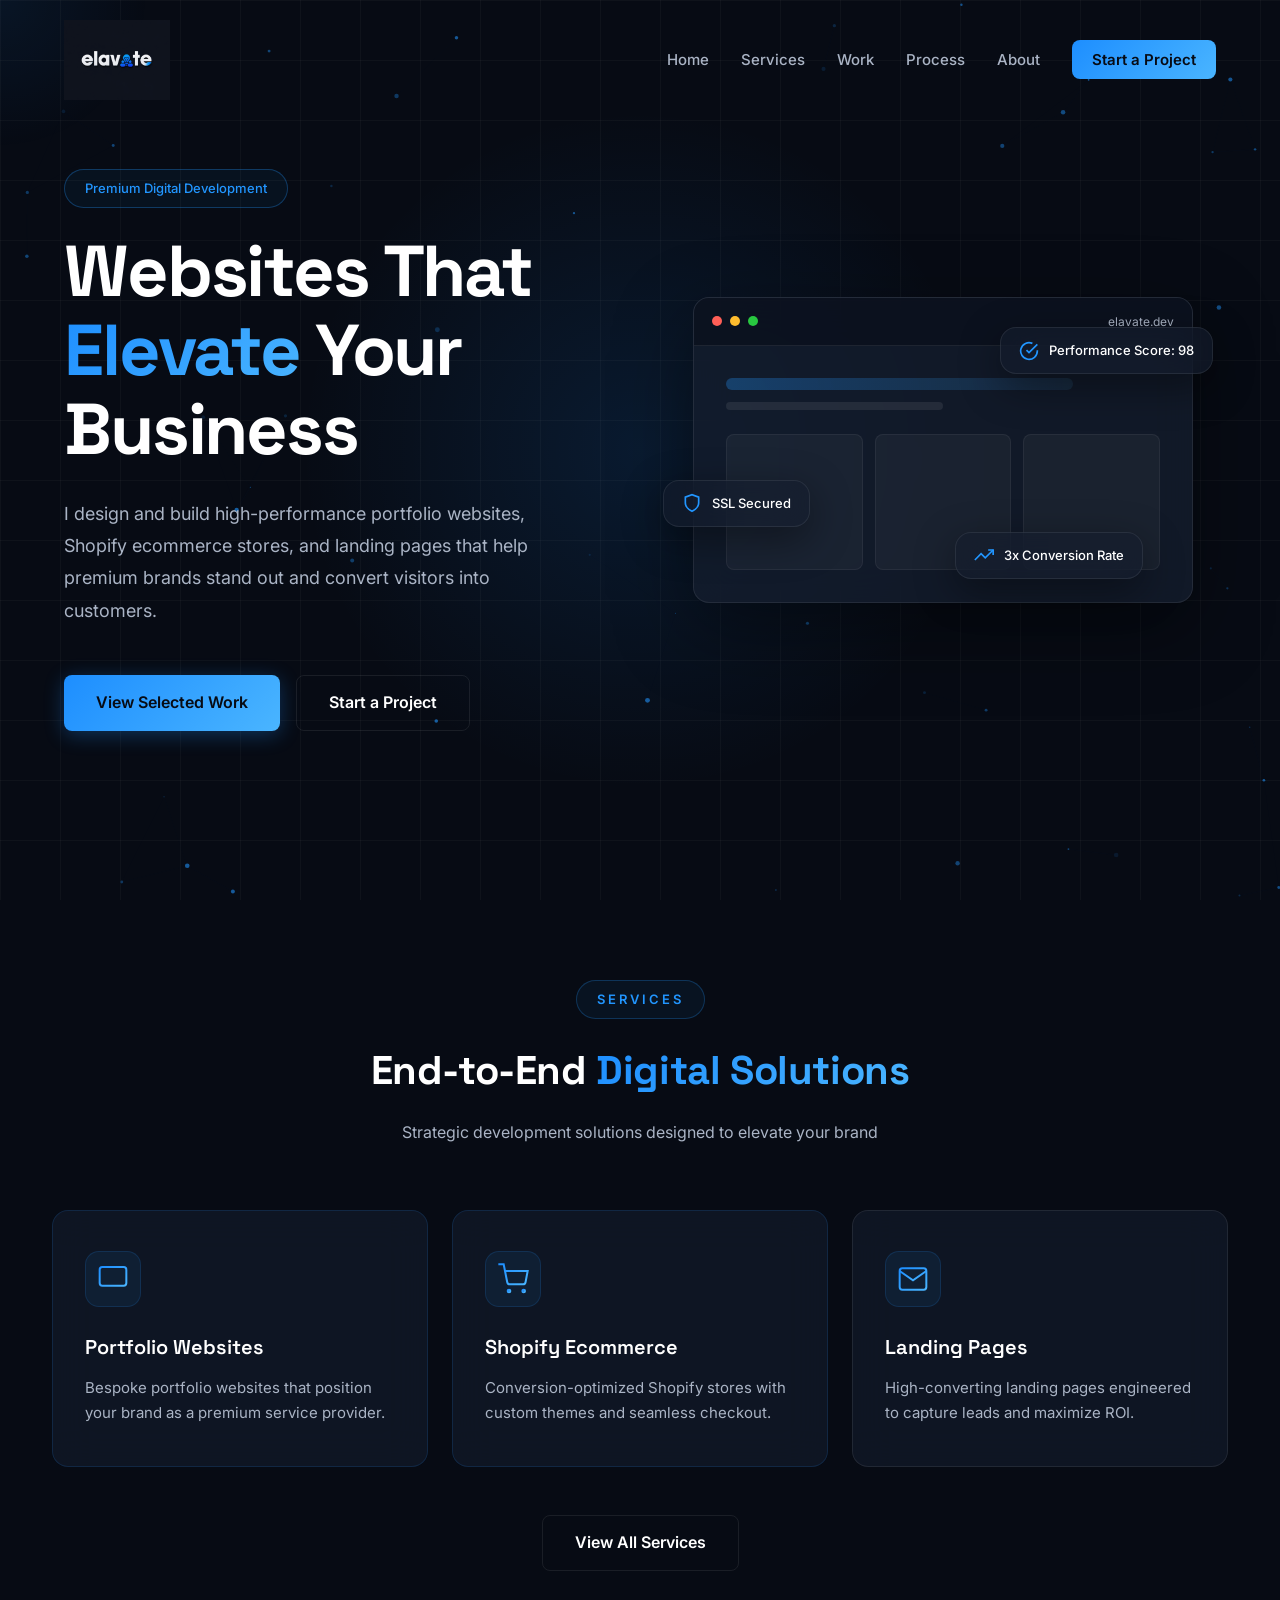
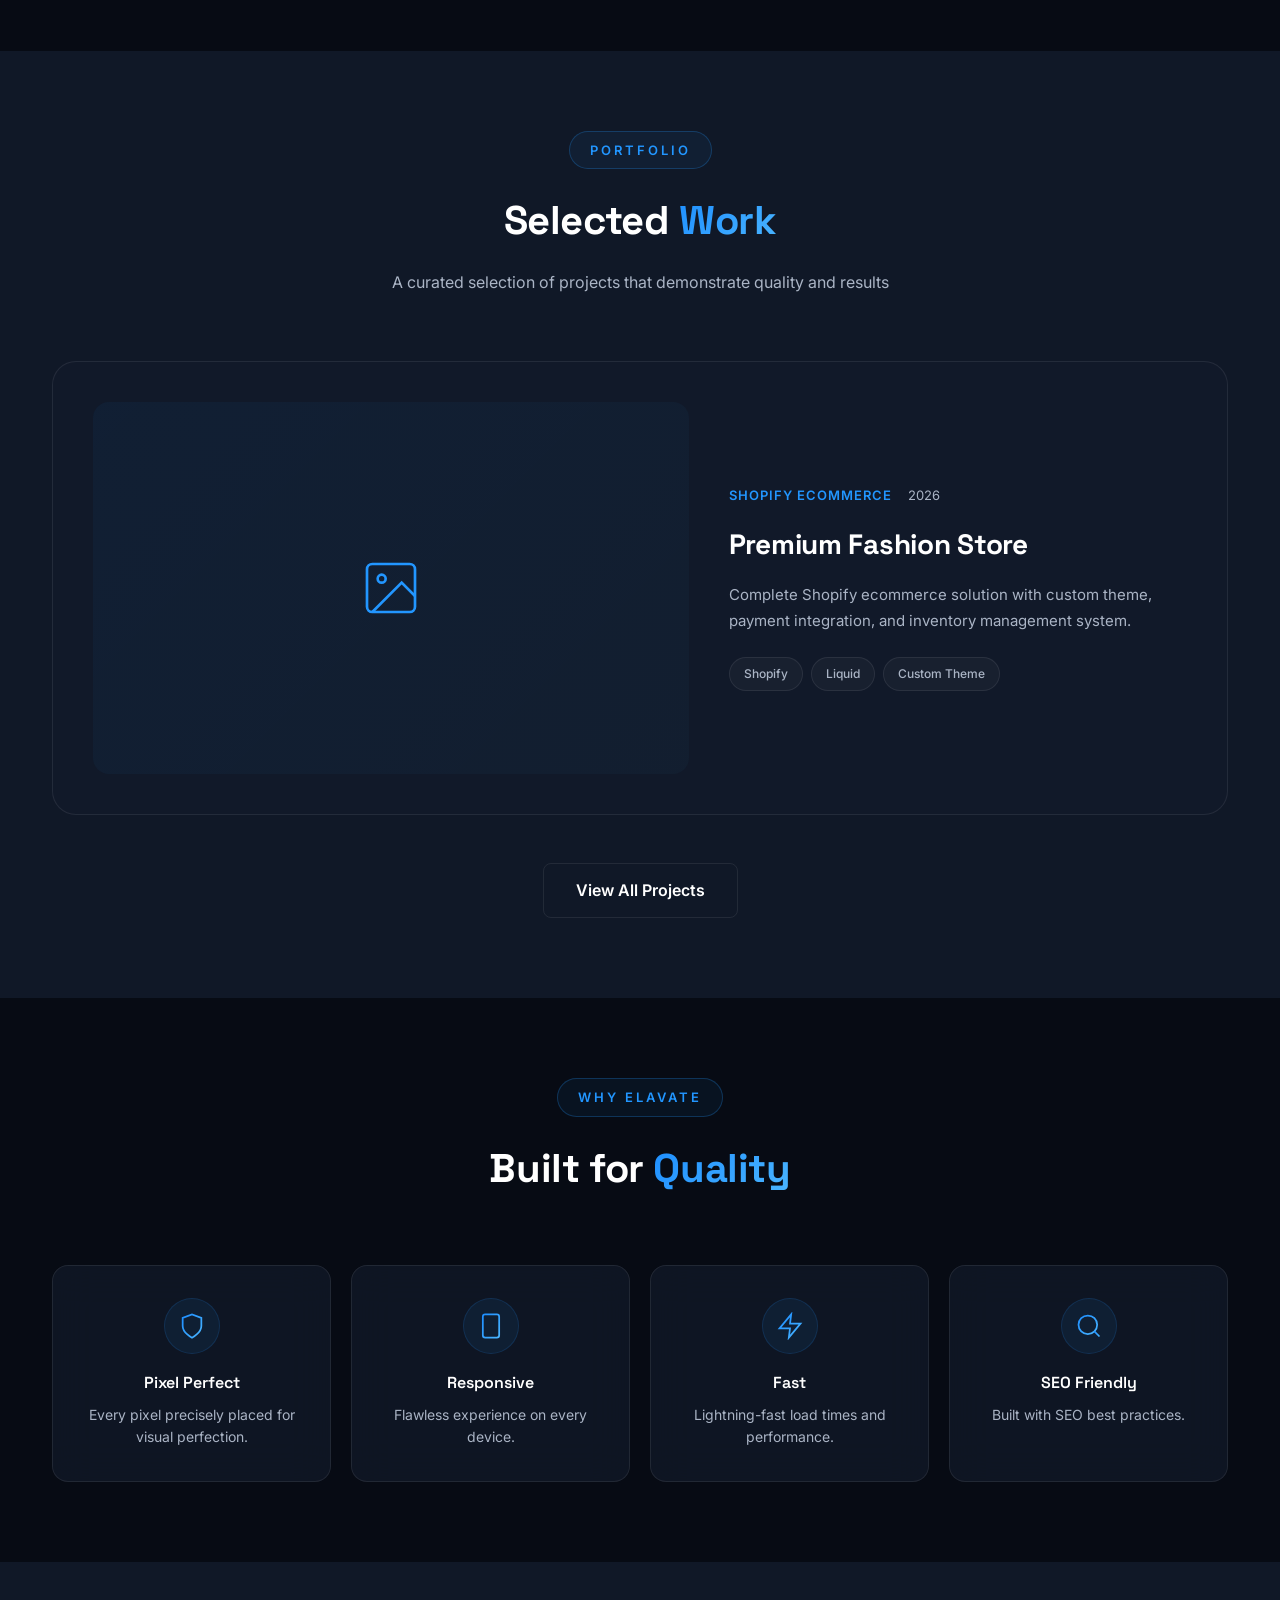
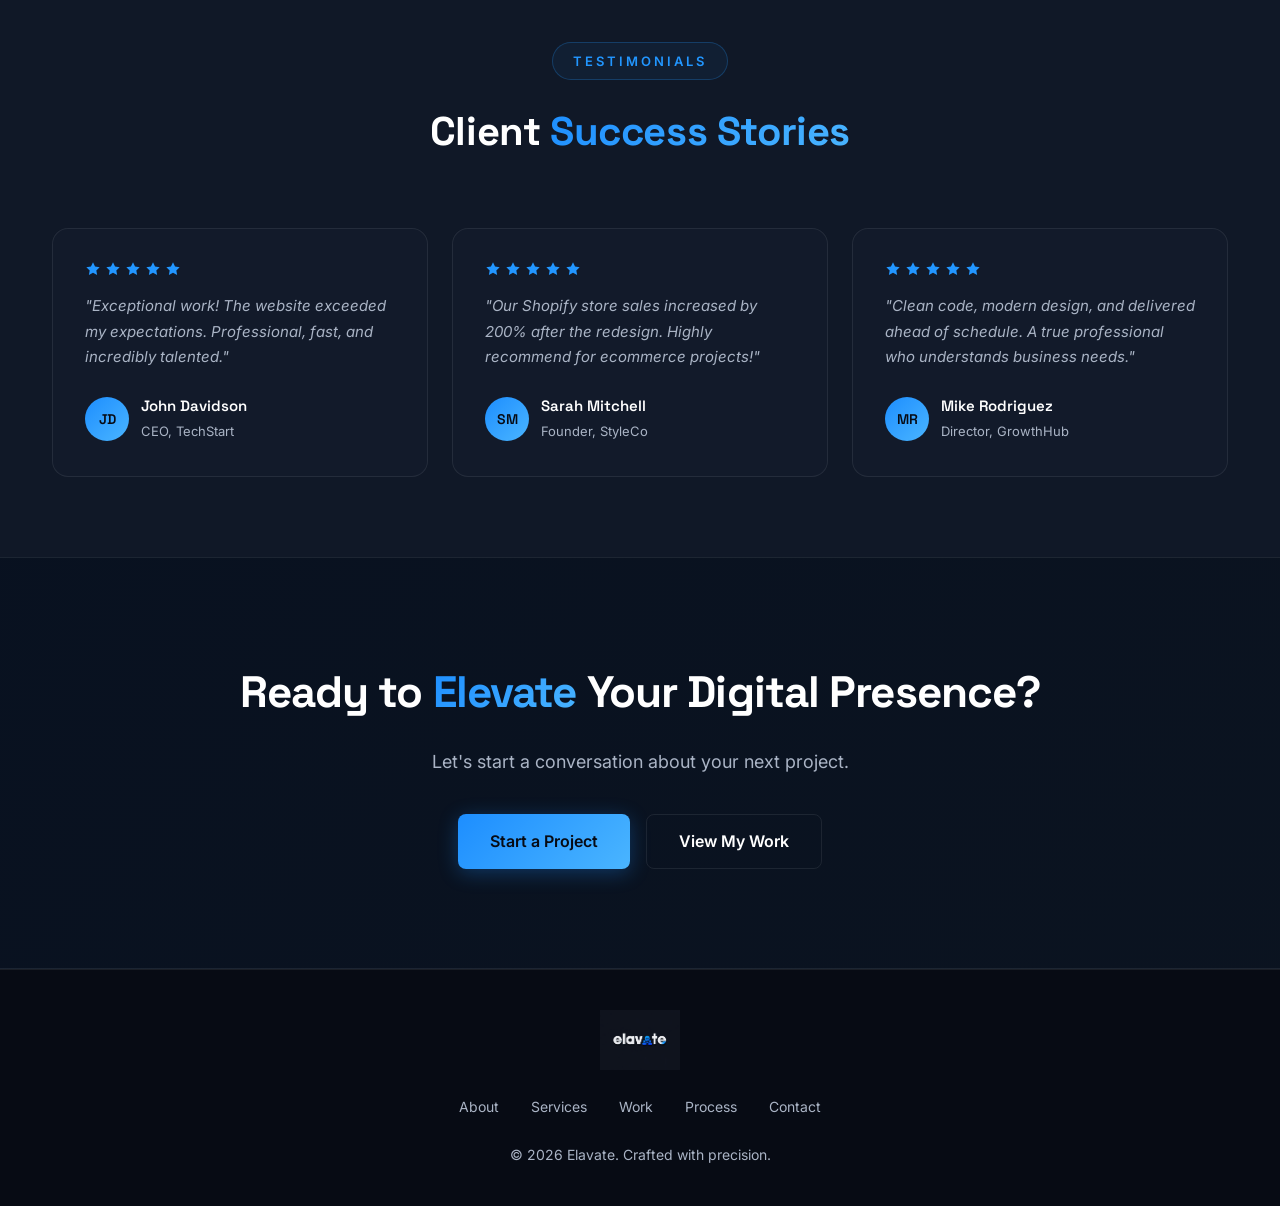
==== commit fcfa06e4: "2nd commit" ====
--- a/index.html
+++ b/index.html
@@ -51,9 +51,9 @@
     <!-- Navigation -->
     <header id="navbar" class="navbar">
         <nav class="nav-container">
-            <a href="index.html" class="nav-logo">
-                <span class="logo-gradient">E</span>lavate
-            </a>
+           <a href="index.html" class="nav-logo">
+    <img src="images/elavate-logo.png" alt="Elavate Logo" class="logo-img">
+</a>
             <ul class="nav-menu" id="nav-menu">
                 <li><a href="index.html" class="nav-link active">Home</a></li>
                 <li><a href="services.html" class="nav-link">Services</a></li>
@@ -354,7 +354,7 @@
         <div class="container">
             <div class="footer-content">
                 <a href="index.html" class="nav-logo footer-logo">
-                    <span class="logo-gradient">E</span>lavate
+                    <img src="images/elavate-logo.png" alt="Elavate Logo" class="logo-img">
                 </a>
                 <ul class="footer-nav">
                     <li><a href="about.html">About</a></li>
--- a/css/style.css
+++ b/css/style.css
@@ -70,7 +70,7 @@
 .container {
     max-width: 1200px;
     margin: 0 auto;
-    padding: 0 24px;
+    padding: 0 12px;
 }
 
 /* Section */
@@ -1892,3 +1892,22 @@
     color: var(--text-secondary);
     line-height: 1.6;
 }
+.logo-img{
+    height:80px;
+    width:auto;
+    display:block;
+    transition:all .3s ease;
+}
+
+.nav-logo{
+    display:flex;
+    align-items:center;
+}
+
+.footer-logo .logo-img{
+    height:60px;
+}
+
+.logo-img:hover{
+    transform:scale(1.05);
+}
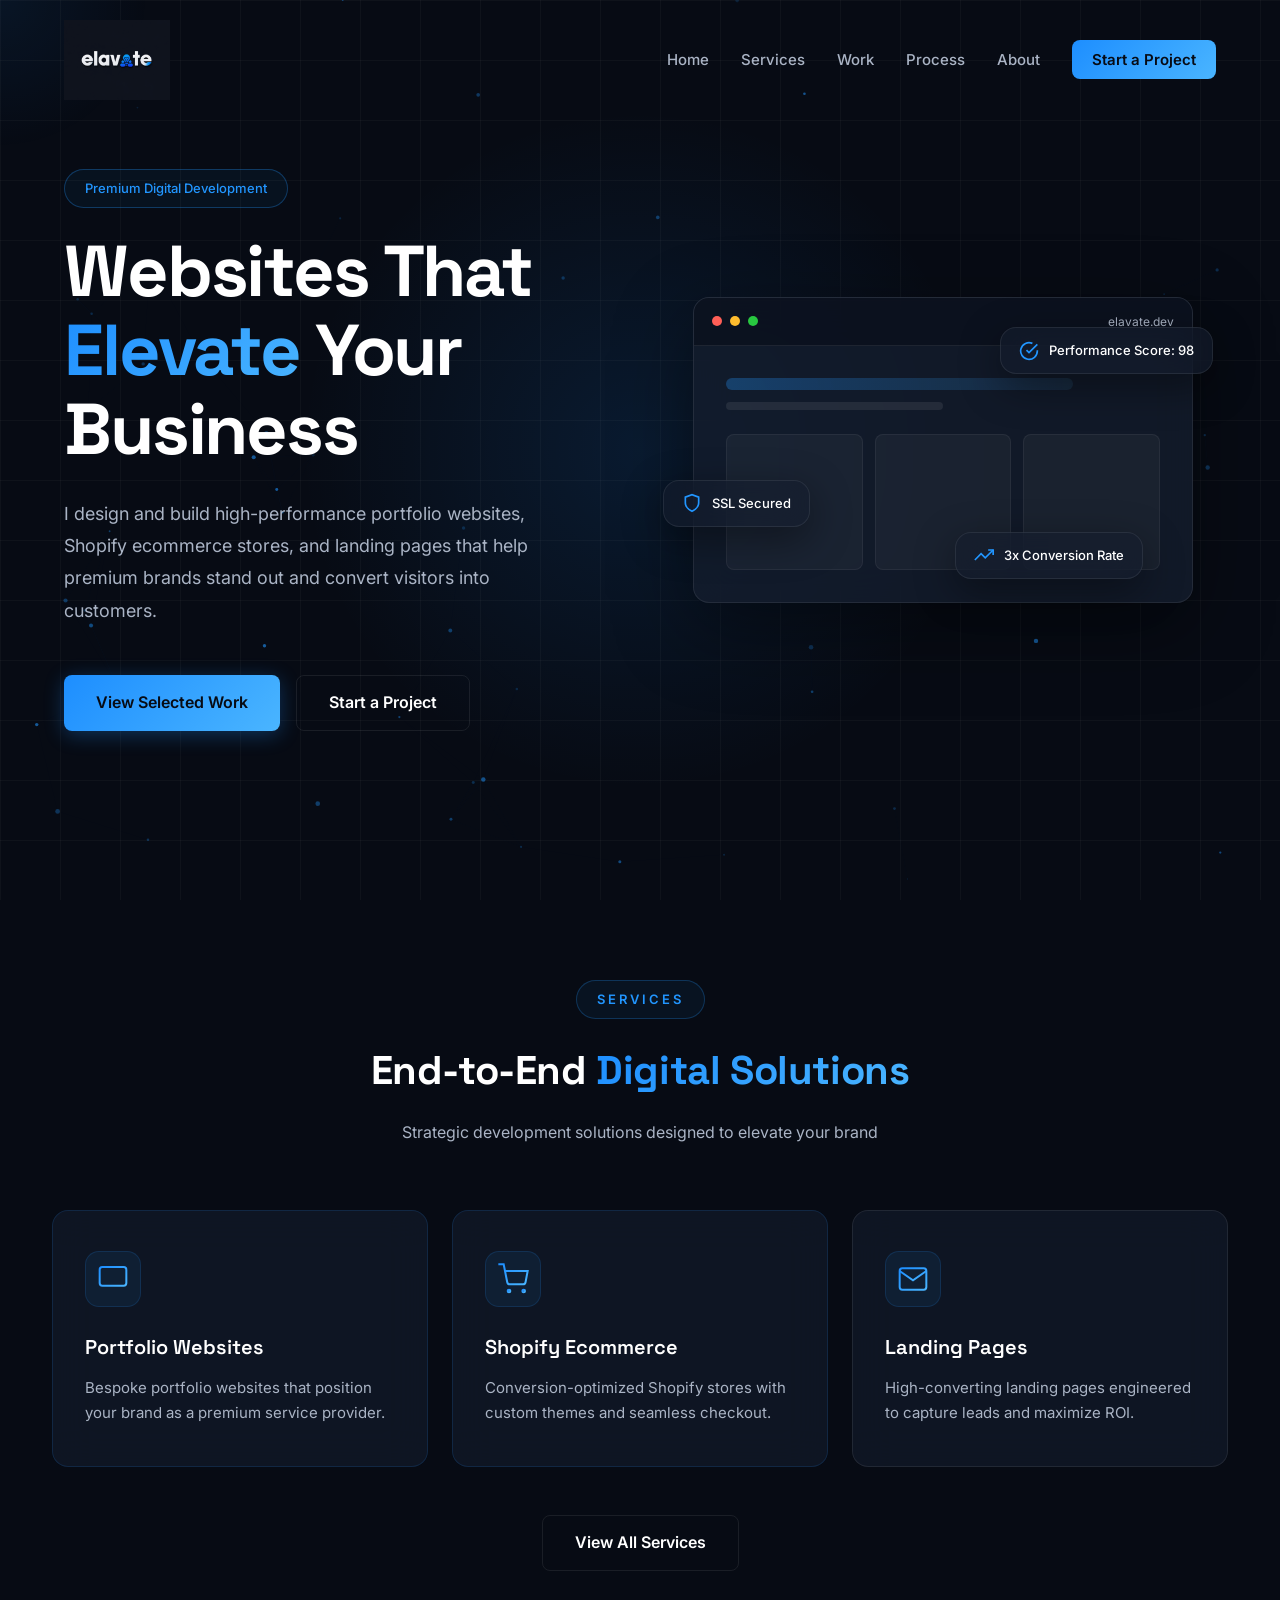
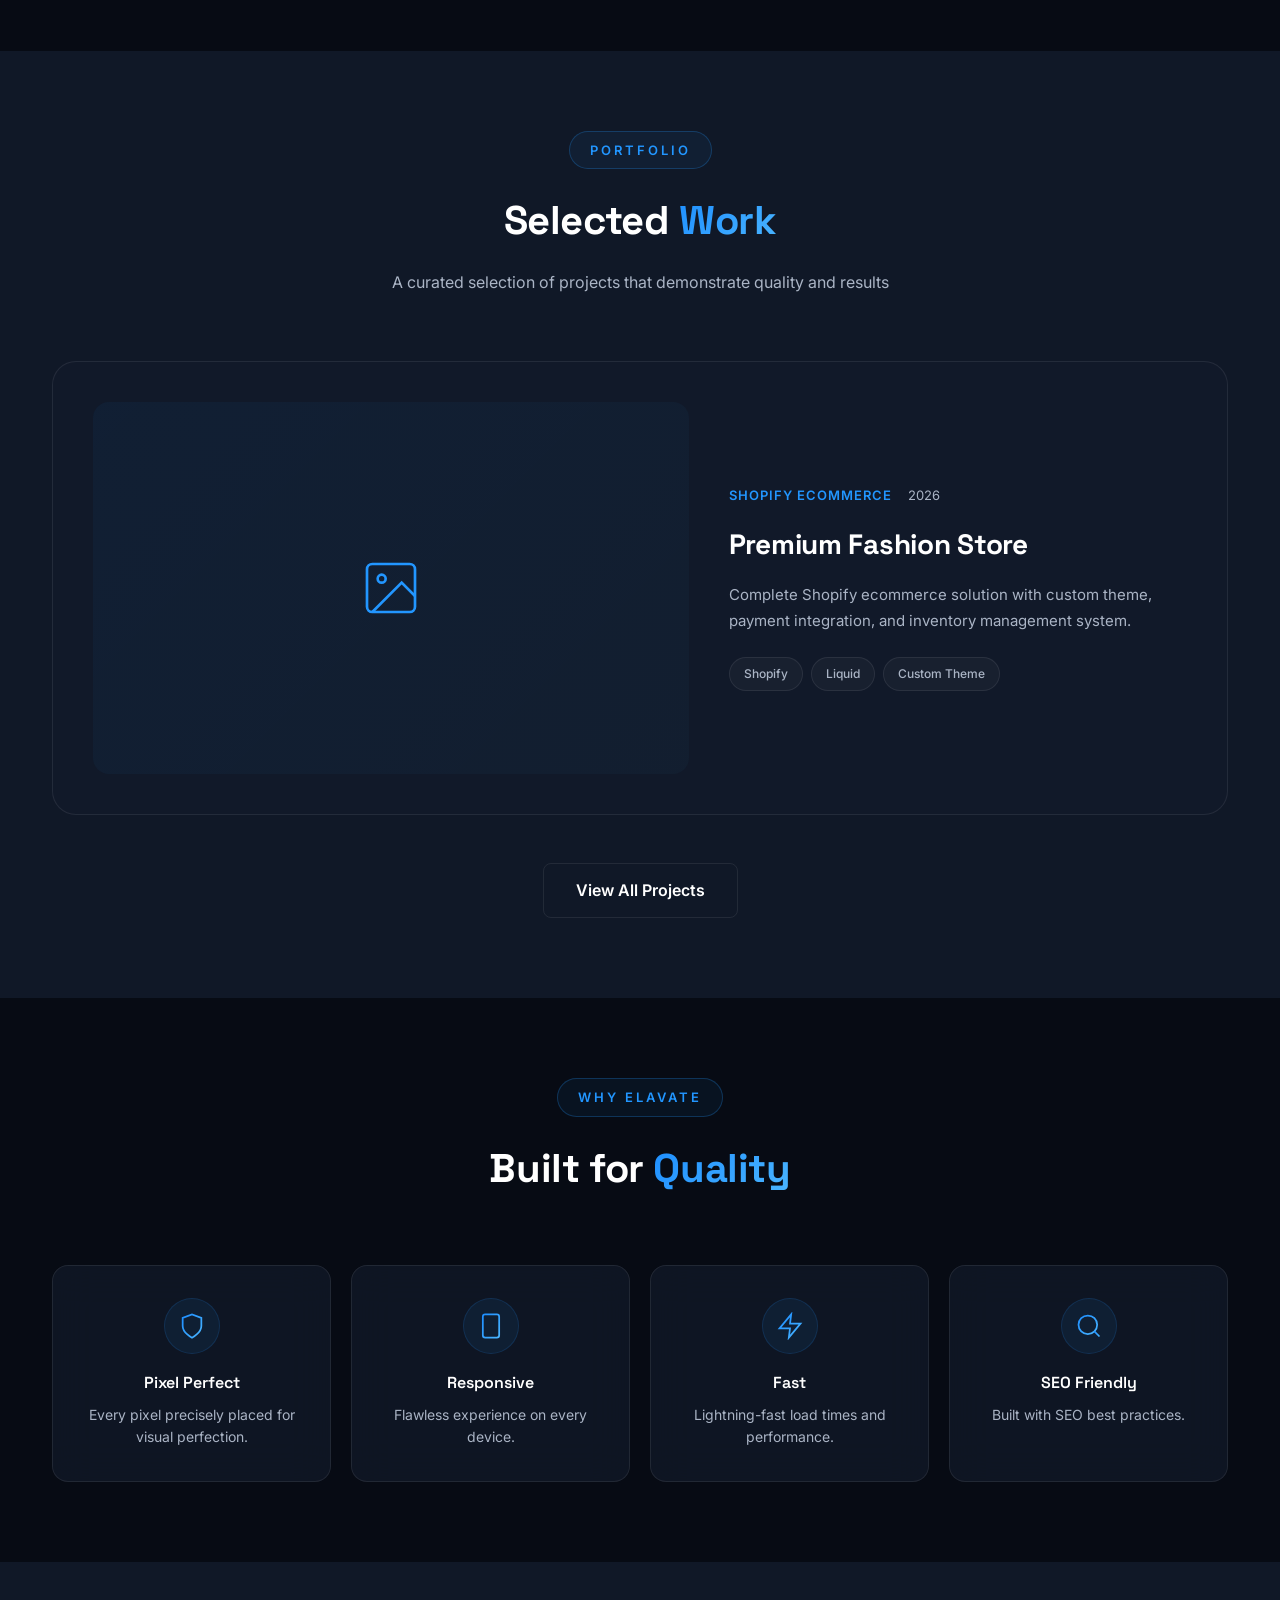
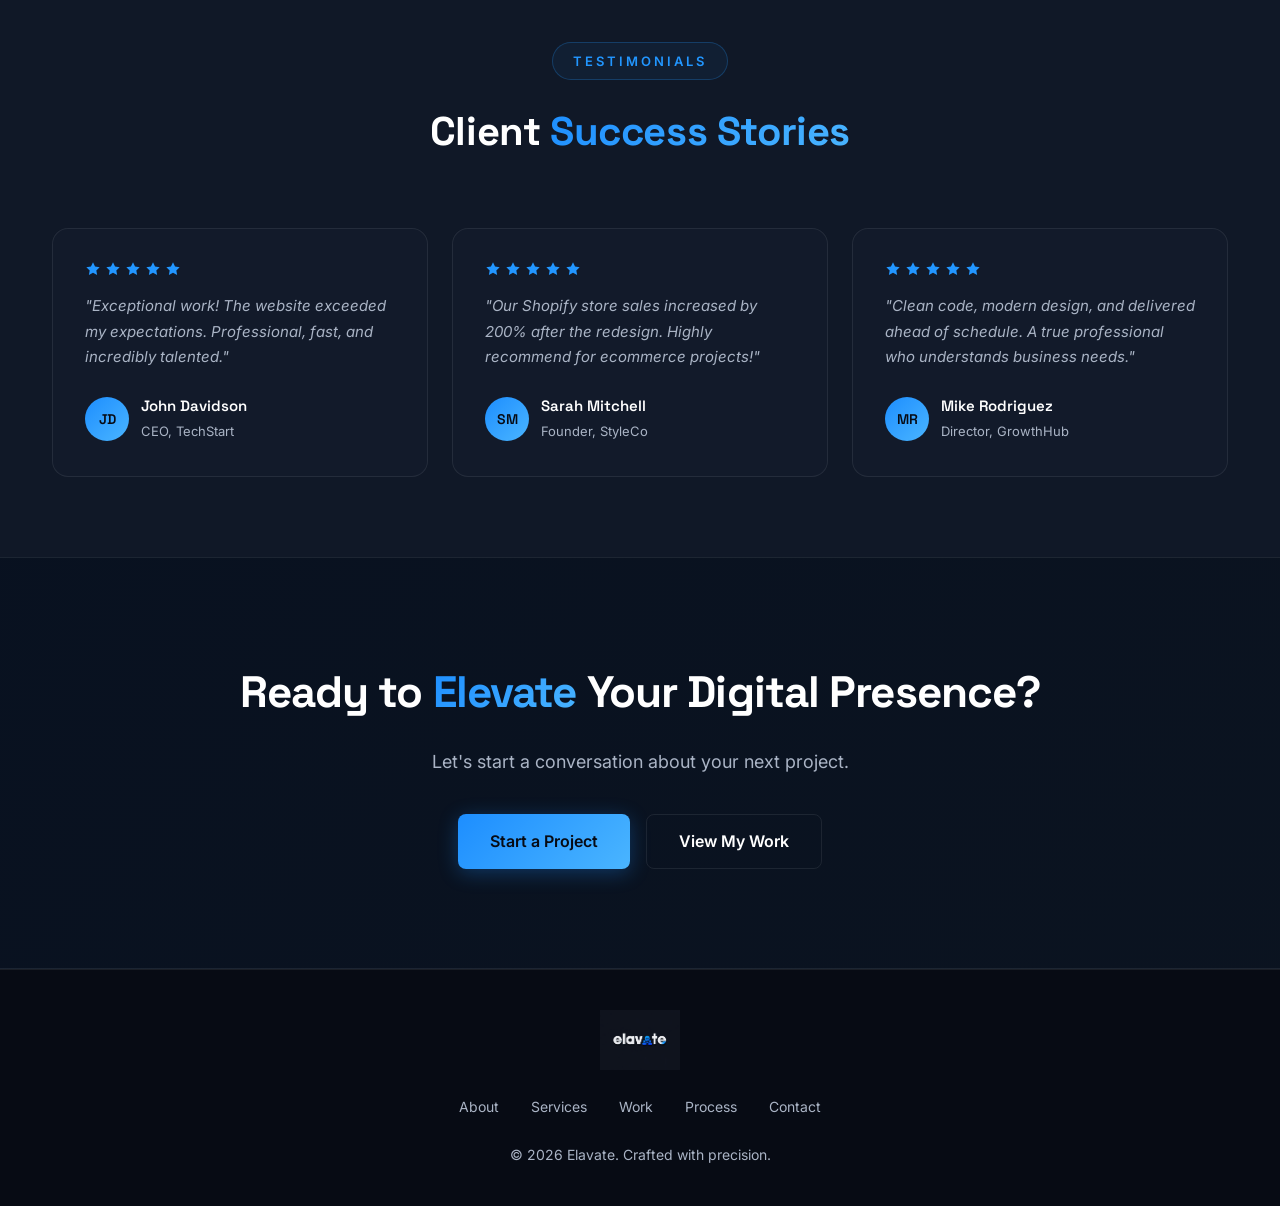
==== commit 06e6c1c5: "logo update" ====
--- a/index.html
+++ b/index.html
@@ -34,8 +34,9 @@
     <!-- Loading Screen -->
     <div id="loader" class="loader">
         <div class="loader-inner">
+            <img src="images/elavate-logo.png" alt="Elavate Logo" class="loader-logo logo-img">
             <div class="loader-bar"></div>
-            <span class="loader-text">ELAVATE</span>
+  
         </div>
     </div>
 
--- a/css/style.css
+++ b/css/style.css
@@ -214,7 +214,13 @@
 .loader-inner {
     text-align: center;
 }
-
+    
+.loader-logo {
+    display: block;
+    margin: 0 auto 24px;
+    max-width: 140px;
+}
+    
 .loader-bar {
     width: 200px;
     height: 3px;
@@ -1572,12 +1578,148 @@
     align-items: center;
     justify-content: center;
     border: 1px solid var(--border);
-}
-
-/* =============================================
+   }
+
+   .project-showcase {
+    display: flex;
+    align-items: center;
+    gap: 40px;
+    padding: 48px;
+    margin-bottom: 40px;
+    background: rgba(20, 29, 46, 0.35);
+    border: 1px solid var(--border);
+    border-radius: var(--radius-lg);
+    transition: var(--transition);
+    overflow: hidden;
+   }
+
+   .project-showcase.reverse {
+    flex-direction: row-reverse;
+   }
+
+   .project-showcase:hover {
+    border-color: rgba(34, 150, 255, 0.3);
+    box-shadow: 0 30px 90px rgba(34, 150, 255, 0.14);
+    background: rgba(20, 29, 46, 0.55);
+   }
+
+   .project-showcase-visual,
+   .project-showcase-content {
+    flex: 1;
+   }
+
+   .project-mockup {
+    border-radius: 28px;
+    overflow: hidden;
+    border: 1px solid rgba(255, 255, 255, 0.08);
+    background: rgba(12, 18, 31, 0.8);
+    box-shadow: 0 24px 80px rgba(0, 0, 0, 0.25);
+    transition: var(--transition);
+   }
+
+   .project-showcase:hover .project-mockup {
+    transform: translateY(-4px);
+    border-color: rgba(34, 150, 255, 0.25);
+   }
+
+   .project-mockup-bar {
+    display: flex;
+    align-items: center;
+    gap: 10px;
+    padding: 18px 20px;
+    background: rgba(7, 11, 20, 0.8);
+    border-bottom: 1px solid rgba(255, 255, 255, 0.06);
+   }
+
+   .project-mockup-dot {
+    width: 10px;
+    height: 10px;
+    border-radius: 50%;
+    background: rgba(255, 255, 255, 0.45);
+    box-shadow: 0 0 18px rgba(34, 150, 255, 0.2);
+   }
+
+   .project-mockup-url {
+    margin-left: auto;
+    color: var(--text-secondary);
+    font-size: 13px;
+    text-transform: lowercase;
+   }
+
+   .project-mockup-image {
+    width: 100%;
+    display: block;
+    transition: transform 0.5s ease;
+   }
+
+   .project-mockup:hover .project-mockup-image {
+    transform: scale(1.03);
+   }
+
+   .project-badge {
+    display: inline-flex;
+    align-items: center;
+    padding: 10px 18px;
+    border-radius: 999px;
+    background: rgba(34, 150, 255, 0.1);
+    color: var(--primary);
+    font-size: 13px;
+    font-weight: 600;
+    margin-bottom: 24px;
+   }
+
+   .project-copy {
+    color: var(--text-secondary);
+    line-height: 1.8;
+    margin-bottom: 24px;
+    max-width: 640px;
+   }
+
+   .project-tags {
+    display: flex;
+    flex-wrap: wrap;
+    gap: 10px;
+    margin-top: 10px;
+   }
+
+   .project-actions {
+    display: flex;
+    flex-wrap: wrap;
+    gap: 16px;
+    margin-top: 28px;
+   }
+
+   .project-showcase-content .content-title {
+    font-size: clamp(32px, 4vw, 46px);
+    margin-bottom: 18px;
+   }
+
+   @media (max-width: 940px) {
+    .project-showcase {
+        flex-direction: column;
+        padding: 32px;
+    }
+
+    .project-showcase.reverse {
+        flex-direction: column;
+    }
+   }
+
+   @media (max-width: 660px) {
+    .project-mockup-bar {
+        flex-wrap: wrap;
+        gap: 8px;
+    }
+ 
+    .project-showcase {
+        padding: 28px;
+    }
+   }
+ 
+   /* =============================================
    FAQ ACCORDION
    ============================================= */
-.faq-list {
+   .faq-list {
     max-width: 800px;
     margin: 0 auto;
 }
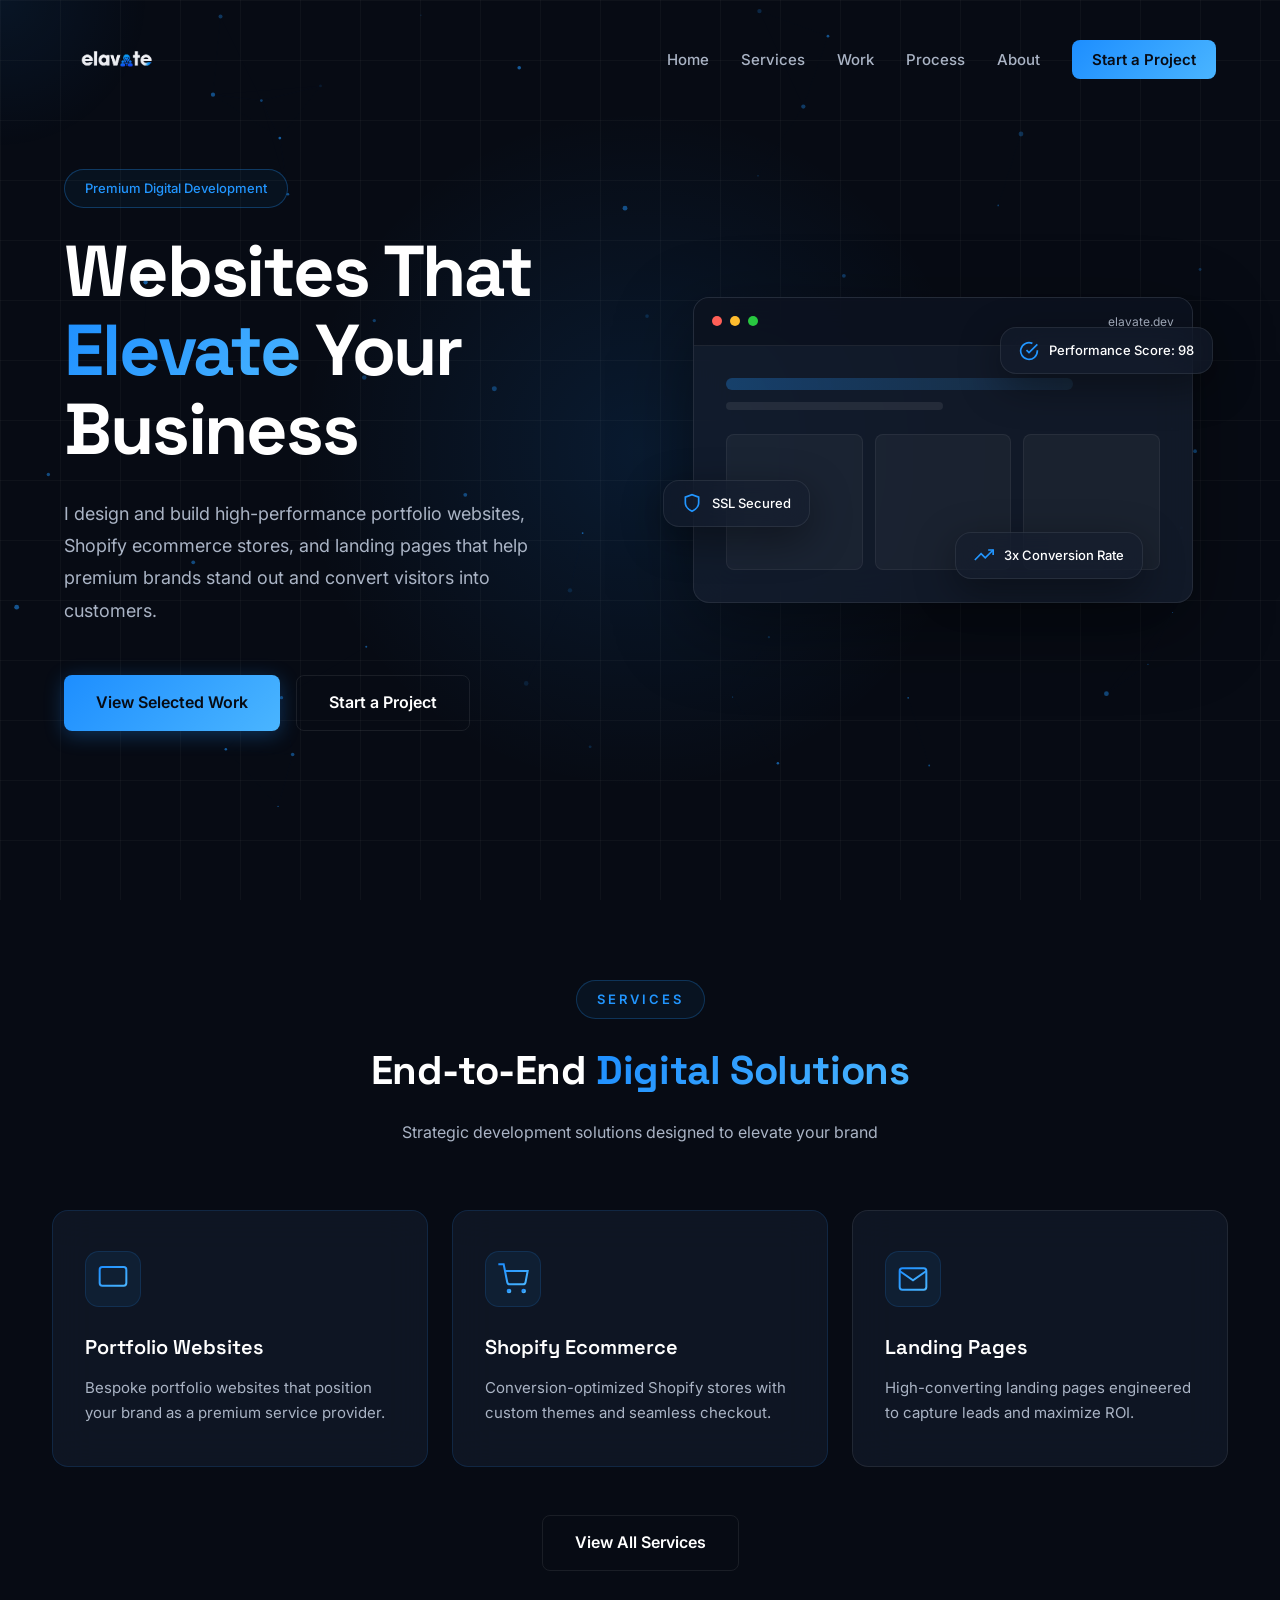
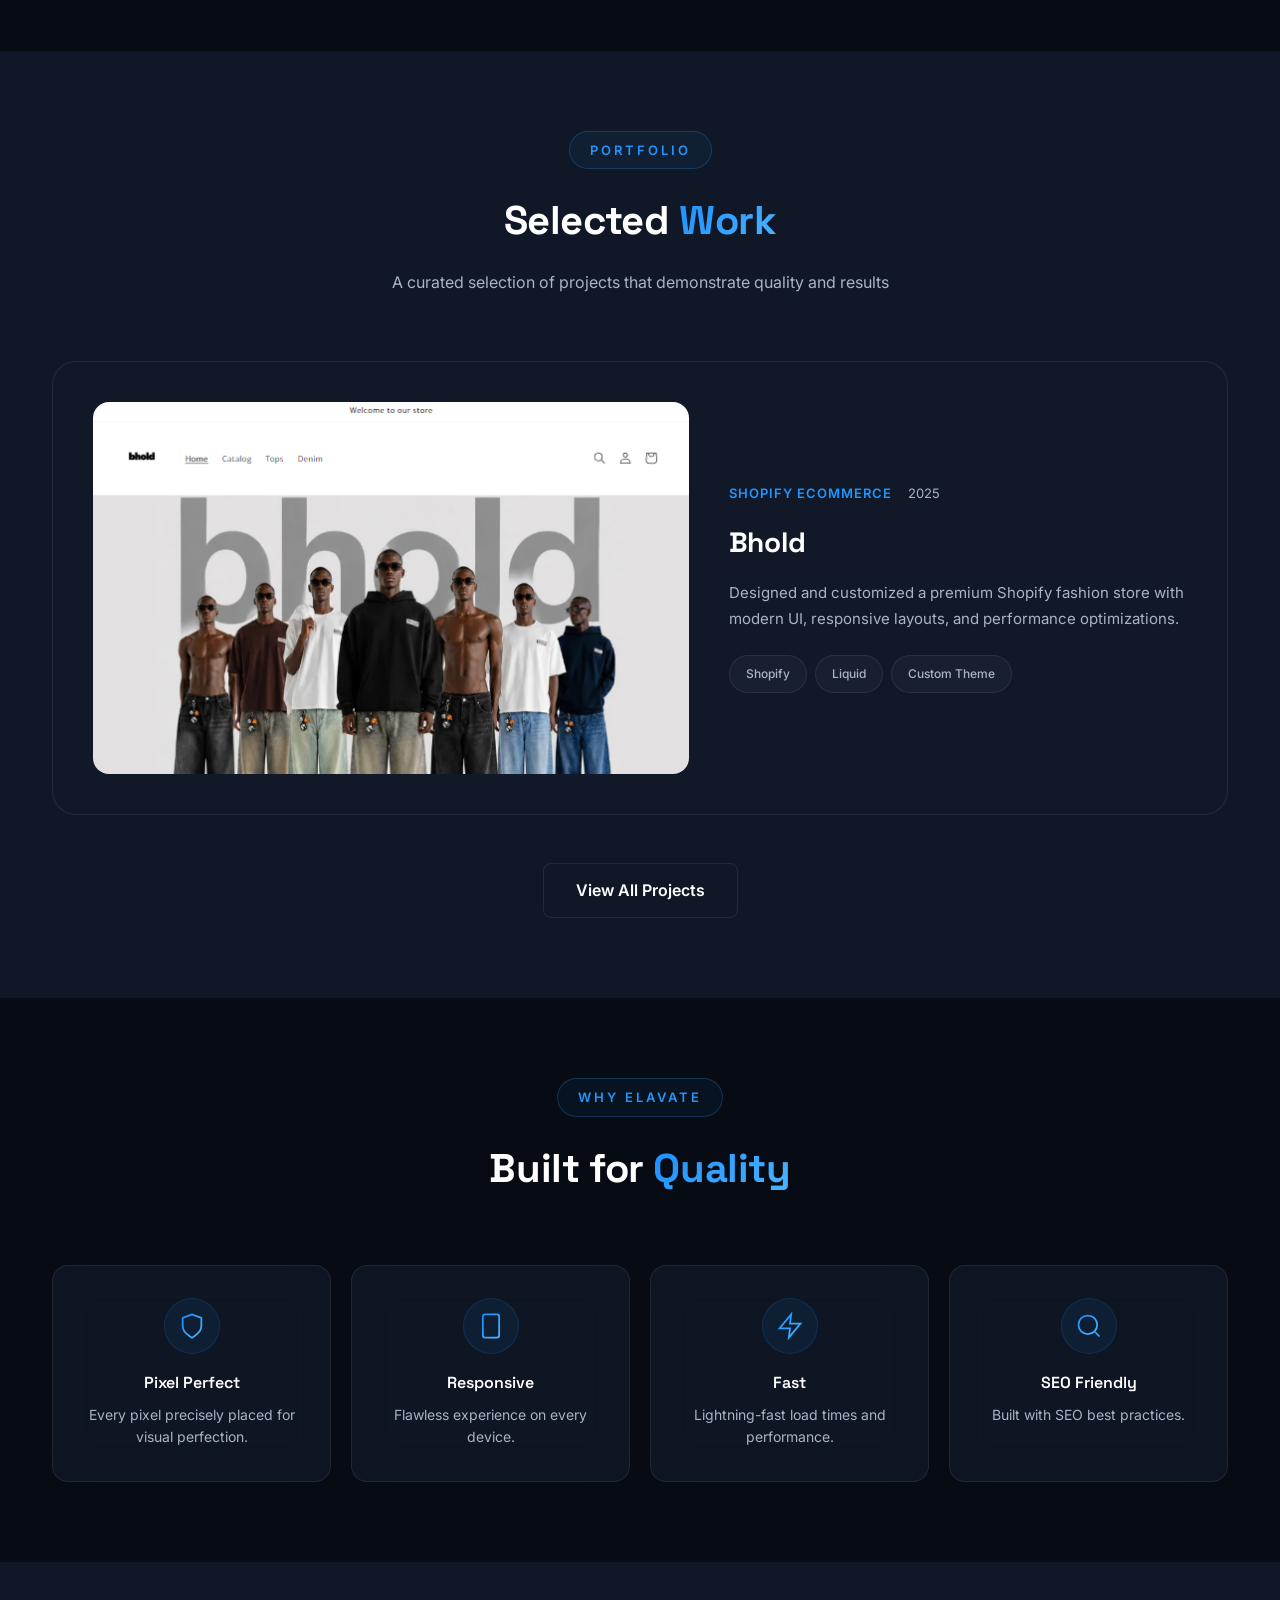
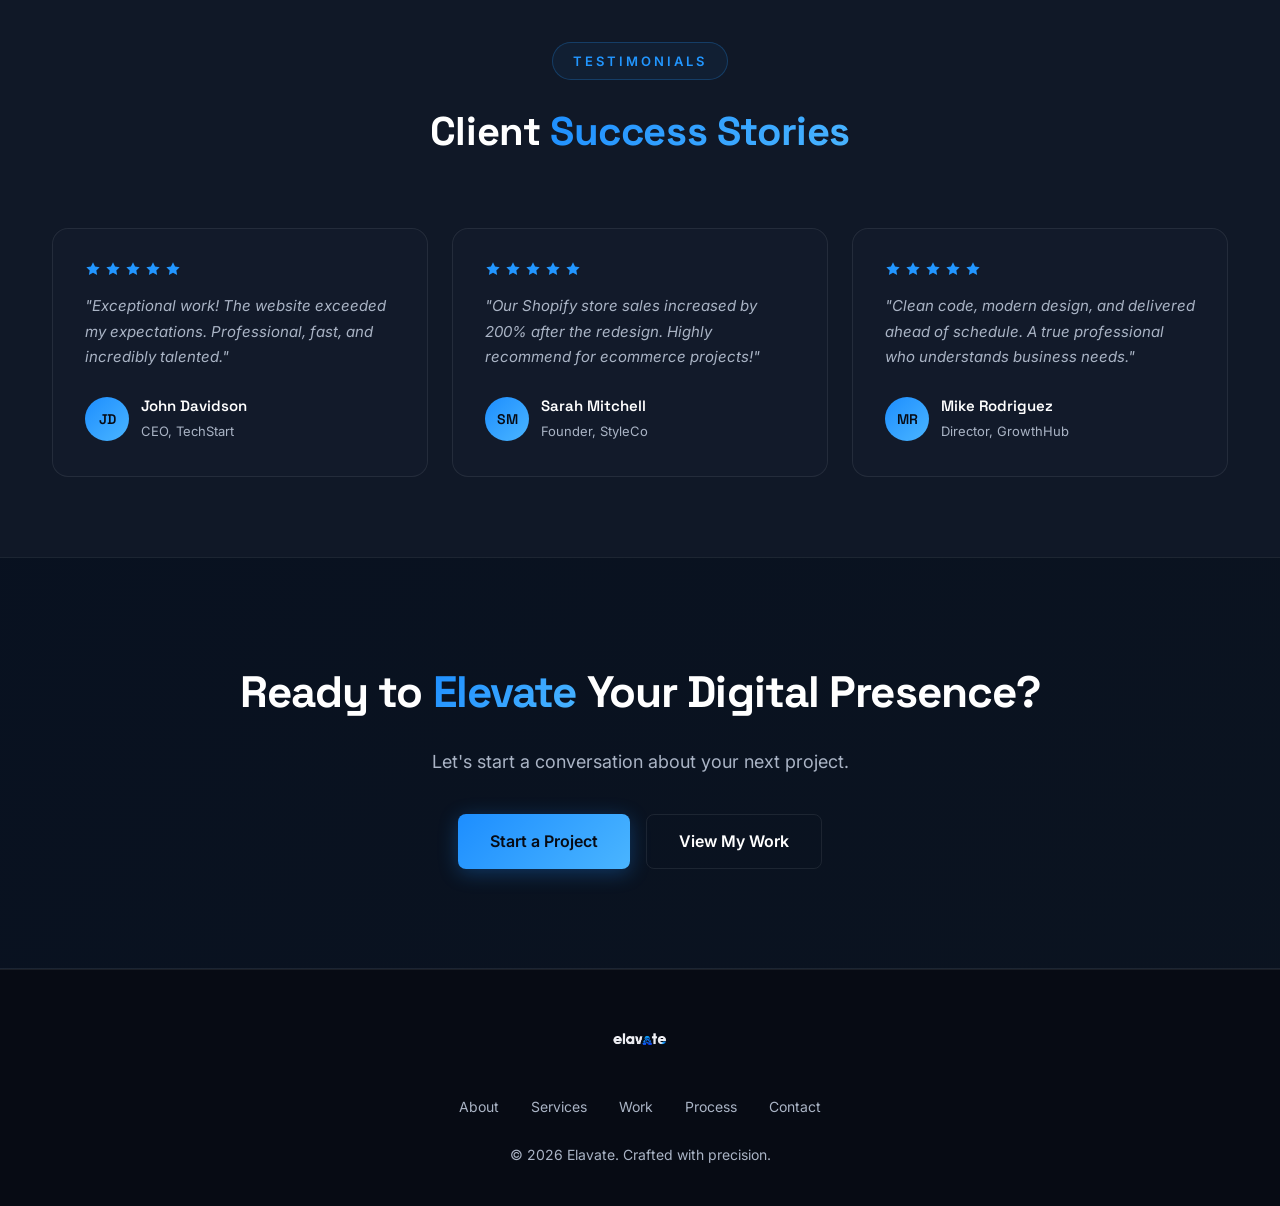
==== commit 0a7bc0d3: "work update" ====
--- a/index.html
+++ b/index.html
@@ -195,21 +195,19 @@
                 <div class="portfolio-showcase">
                     <div class="portfolio-project portfolio-project-large" data-reveal>
                         <div class="portfolio-project-image">
-                            <div class="portfolio-placeholder">
-                                <svg width="64" height="64" viewBox="0 0 24 24" fill="none" stroke="#2296FF" stroke-width="1"><rect x="3" y="3" width="18" height="18" rx="2" ry="2"/><circle cx="8.5" cy="8.5" r="1.5"/><polyline points="21 15 16 10 5 21"/></svg>
-                            </div>
+                            <img src="images/bhold.png" alt="Bhold Shopify store homepage showing fashion products" class="portfolio-image" loading="lazy">
                             <div class="portfolio-overlay">
-                                <a href="#" class="portfolio-btn">View Case Study</a>
-                                <a href="#" class="portfolio-btn portfolio-btn-outline">Live Site</a>
+                                <a href="work.html#bhold" class="portfolio-btn">View Case Study</a>
+                                <a href="https://bhold.in/" target="_blank" rel="noopener noreferrer" class="portfolio-btn portfolio-btn-outline">Live Site</a>
                             </div>
                         </div>
                         <div class="portfolio-project-info">
                             <div class="portfolio-project-meta">
                                 <span class="portfolio-project-type">Shopify Ecommerce</span>
-                                <span class="portfolio-project-year">2026</span>
-                            </div>
-                            <h3 class="portfolio-project-title">Premium Fashion Store</h3>
-                            <p class="portfolio-project-description">Complete Shopify ecommerce solution with custom theme, payment integration, and inventory management system.</p>
+                                <span class="portfolio-project-year">2025</span>
+                            </div>
+                            <h3 class="portfolio-project-title">Bhold</h3>
+                            <p class="portfolio-project-description">Designed and customized a premium Shopify fashion store with modern UI, responsive layouts, and performance optimizations.</p>
                             <div class="portfolio-project-tags">
                                 <span class="portfolio-tag">Shopify</span>
                                 <span class="portfolio-tag">Liquid</span>
--- a/css/style.css
+++ b/css/style.css
@@ -1578,9 +1578,241 @@
     align-items: center;
     justify-content: center;
     border: 1px solid var(--border);
-   }
-
-   .project-showcase {
+}
+
+/* =============================================
+   WORK PAGE - PREMIUM PORTFOLIO
+   ============================================= */
+.work-section {
+    padding: 80px 0;
+}
+
+.work-section-alt {
+    background: var(--bg-section);
+}
+
+.work-section-header {
+    text-align: center;
+    margin-bottom: 64px;
+}
+
+.work-section-subtitle {
+    font-size: 16px;
+    color: var(--text-secondary);
+    margin-top: 12px;
+    max-width: 500px;
+    margin-left: auto;
+    margin-right: auto;
+    line-height: 1.7;
+}
+
+/* Featured Project */
+.featured-project {
+    display: grid;
+    grid-template-columns: 1.2fr 1fr;
+    gap: 56px;
+    align-items: center;
+    padding: 48px;
+    margin-bottom: 48px;
+    background: rgba(20, 29, 46, 0.4);
+    border: 1px solid var(--border);
+    border-radius: var(--radius-lg);
+    transition: all 0.4s cubic-bezier(0.4, 0, 0.2, 1);
+}
+
+.featured-project:last-child {
+    margin-bottom: 0;
+}
+
+.featured-project:hover {
+    border-color: rgba(34, 150, 255, 0.25);
+    box-shadow: 0 32px 80px rgba(0, 0, 0, 0.3), 0 0 60px rgba(34, 150, 255, 0.08);
+    transform: translateY(-4px);
+}
+
+.featured-project-reverse {
+    grid-template-columns: 1fr 1.2fr;
+}
+
+.featured-project-reverse .featured-project-visual {
+    order: 2;
+}
+
+.featured-project-reverse .featured-project-content {
+    order: 1;
+}
+
+/* Featured Project Visual */
+.featured-project-visual {
+    position: relative;
+}
+
+.featured-project-mockup {
+    border-radius: 20px;
+    overflow: hidden;
+    border: 1px solid rgba(255, 255, 255, 0.08);
+    background: rgba(12, 18, 31, 0.9);
+    box-shadow: 0 32px 80px rgba(0, 0, 0, 0.35);
+    transition: all 0.5s cubic-bezier(0.4, 0, 0.2, 1);
+}
+
+.featured-project:hover .featured-project-mockup {
+    transform: translateY(-8px) scale(1.01);
+    box-shadow: 0 40px 100px rgba(0, 0, 0, 0.4), 0 0 40px rgba(34, 150, 255, 0.1);
+    border-color: rgba(34, 150, 255, 0.2);
+}
+
+.project-mockup-bar {
+    display: flex;
+    align-items: center;
+    gap: 10px;
+    padding: 16px 20px;
+    background: rgba(7, 11, 20, 0.85);
+    border-bottom: 1px solid rgba(255, 255, 255, 0.06);
+}
+
+.project-mockup-dot {
+    width: 10px;
+    height: 10px;
+    border-radius: 50%;
+    background: rgba(255, 255, 255, 0.4);
+    transition: background 0.3s ease;
+}
+
+.featured-project:hover .project-mockup-dot:first-child {
+    background: #ff5f57;
+}
+
+.featured-project:hover .project-mockup-dot:nth-child(2) {
+    background: #febc2e;
+}
+
+.featured-project:hover .project-mockup-dot:nth-child(3) {
+    background: #28c840;
+}
+
+.project-mockup-url {
+    margin-left: auto;
+    color: var(--text-secondary);
+    font-size: 13px;
+    font-weight: 500;
+    text-transform: lowercase;
+    letter-spacing: 0.5px;
+}
+
+.featured-project-image-wrapper {
+    aspect-ratio: 16/10;
+    overflow: hidden;
+    background: linear-gradient(135deg, rgba(29, 142, 255, 0.05) 0%, rgba(74, 181, 255, 0.03) 100%);
+}
+
+.featured-project-image {
+    width: 100%;
+    height: 100%;
+    object-fit: cover;
+    display: block;
+    transition: transform 0.6s cubic-bezier(0.4, 0, 0.2, 1);
+}
+
+.featured-project:hover .featured-project-image {
+    transform: scale(1.04);
+}
+
+/* Featured Project Content */
+.featured-project-content {
+    padding: 16px 0;
+}
+
+.featured-project-meta {
+    display: flex;
+    align-items: center;
+    gap: 16px;
+    margin-bottom: 20px;
+}
+
+.featured-project-badge {
+    display: inline-flex;
+    align-items: center;
+    padding: 8px 16px;
+    border-radius: 999px;
+    background: rgba(34, 150, 255, 0.1);
+    border: 1px solid rgba(34, 150, 255, 0.2);
+    color: var(--primary);
+    font-size: 12px;
+    font-weight: 600;
+    text-transform: uppercase;
+    letter-spacing: 0.5px;
+}
+
+.featured-project-year {
+    font-size: 13px;
+    color: var(--text-secondary);
+    font-weight: 500;
+}
+
+.featured-project-title {
+    font-family: var(--font-heading);
+    font-size: clamp(32px, 4vw, 44px);
+    font-weight: 700;
+    line-height: 1.15;
+    margin-bottom: 20px;
+    letter-spacing: -0.02em;
+}
+
+.featured-project-description {
+    font-size: 16px;
+    color: var(--text-secondary);
+    line-height: 1.8;
+    margin-bottom: 28px;
+    max-width: 520px;
+}
+
+.featured-project-tags {
+    display: flex;
+    flex-wrap: wrap;
+    gap: 10px;
+    margin-bottom: 32px;
+}
+
+.portfolio-tag {
+    font-size: 12px;
+    font-weight: 500;
+    color: var(--text-secondary);
+    padding: 8px 16px;
+    border: 1px solid var(--border);
+    border-radius: 20px;
+    background: rgba(255, 255, 255, 0.03);
+    transition: all 0.3s ease;
+}
+
+.featured-project:hover .portfolio-tag {
+    border-color: rgba(34, 150, 255, 0.15);
+}
+
+.featured-project-actions {
+    display: flex;
+    flex-wrap: wrap;
+    gap: 16px;
+}
+
+.featured-project-actions .btn {
+    display: inline-flex;
+    align-items: center;
+    gap: 10px;
+}
+
+.featured-project-actions .btn svg {
+    transition: transform 0.3s ease;
+}
+
+.featured-project-actions .btn:hover svg {
+    transform: translate(3px, -3px);
+}
+
+/* =============================================
+   PROJECT SHOWCASE (Legacy)
+   ============================================= */
+.project-showcase {
     display: flex;
     align-items: center;
     gap: 40px;
--- a/css/responsive.css
+++ b/css/responsive.css
@@ -402,6 +402,25 @@
     .timeline-item::before {
         left: -37px;
     }
+
+    /* Work Page - Featured Projects */
+    .featured-project {
+        grid-template-columns: 1fr;
+        gap: 40px;
+        padding: 32px;
+    }
+
+    .featured-project-reverse .featured-project-visual {
+        order: 1;
+    }
+
+    .featured-project-reverse .featured-project-content {
+        order: 2;
+    }
+
+    .work-section-header {
+        margin-bottom: 56px;
+    }
 }
 
 /* Extra Small */
@@ -430,4 +449,44 @@
         padding: 8px 16px;
         font-size: 13px;
     }
+
+    /* Work Page - Featured Projects */
+    .featured-project {
+        grid-template-columns: 1fr;
+        gap: 32px;
+        padding: 24px;
+    }
+
+    .featured-project-reverse .featured-project-visual {
+        order: 1;
+    }
+
+    .featured-project-reverse .featured-project-content {
+        order: 2;
+    }
+
+    .featured-project-content {
+        padding: 8px 0 0;
+    }
+
+    .featured-project-title {
+        font-size: clamp(28px, 7vw, 36px);
+    }
+
+    .featured-project-description {
+        font-size: 15px;
+    }
+
+    .featured-project-meta {
+        flex-wrap: wrap;
+        gap: 12px;
+    }
+
+    .work-section {
+        padding: 60px 0;
+    }
+
+    .work-section-header {
+        margin-bottom: 48px;
+    }
 }
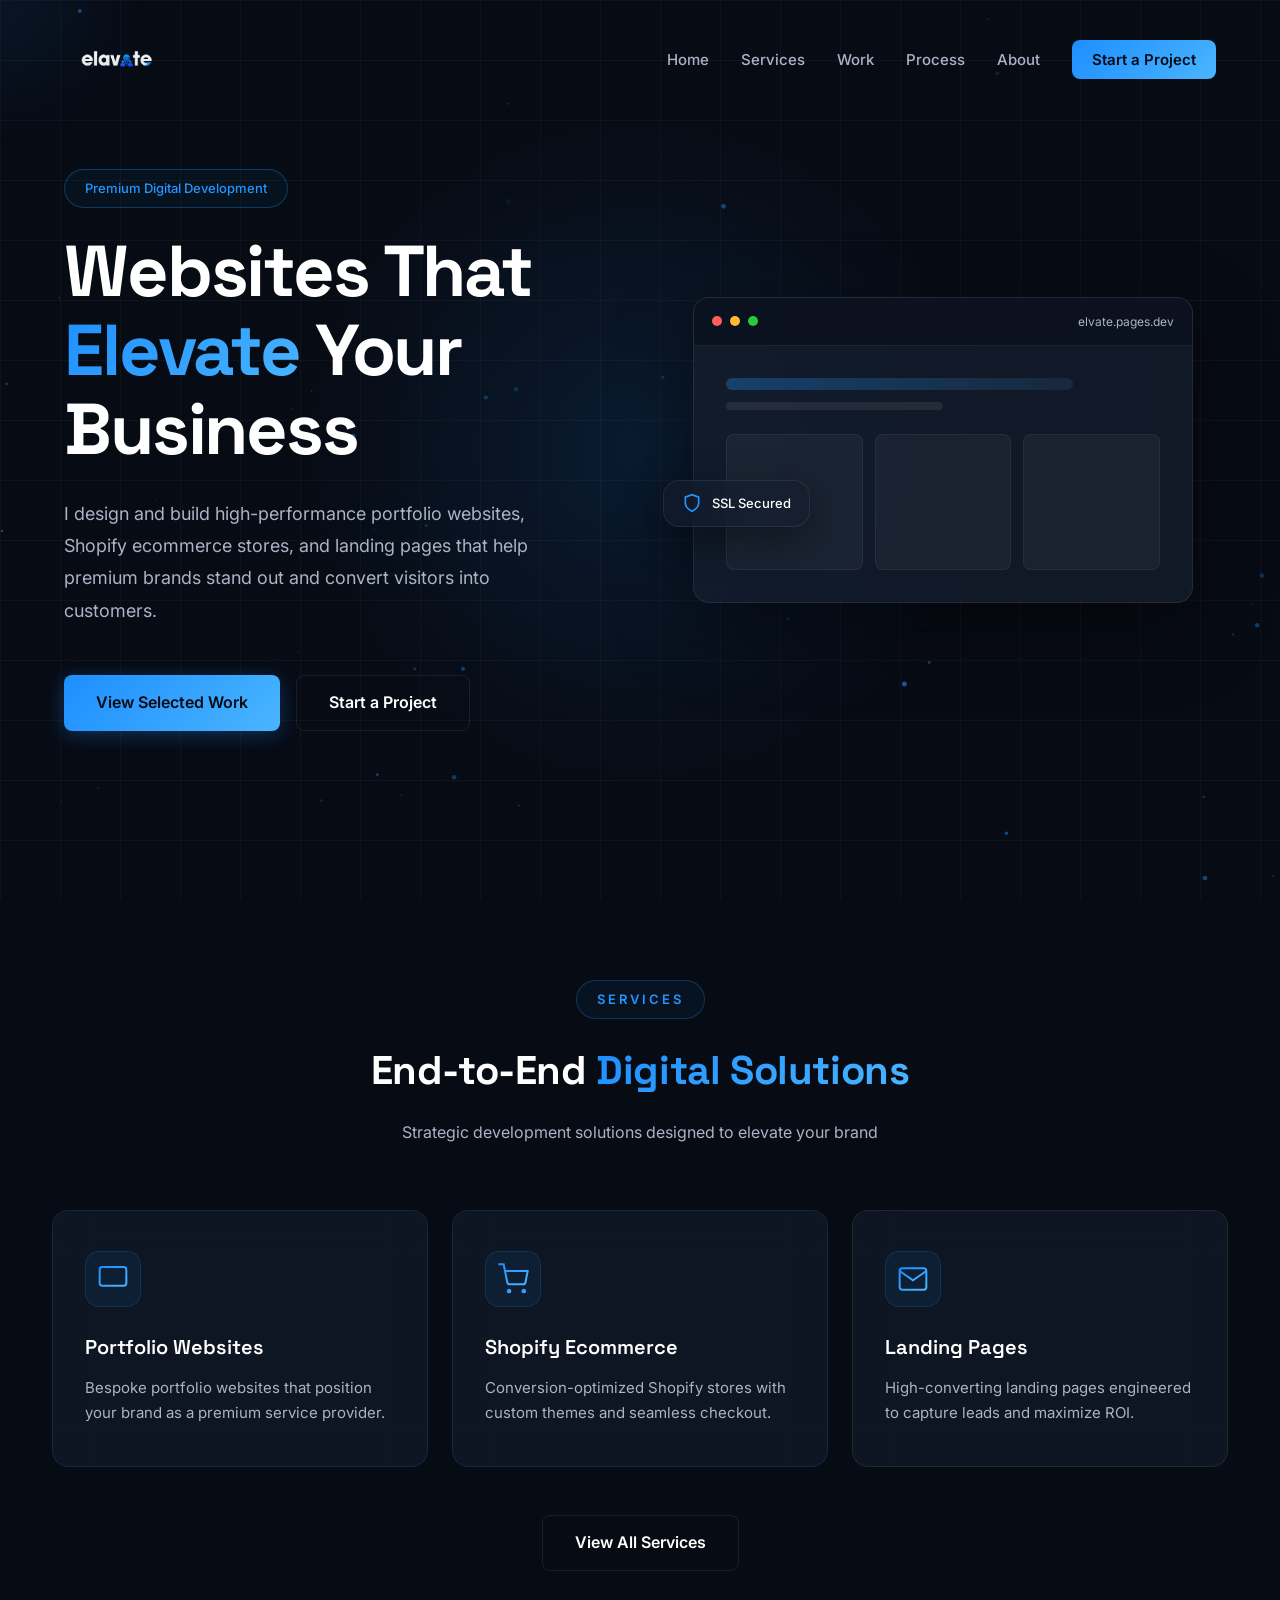
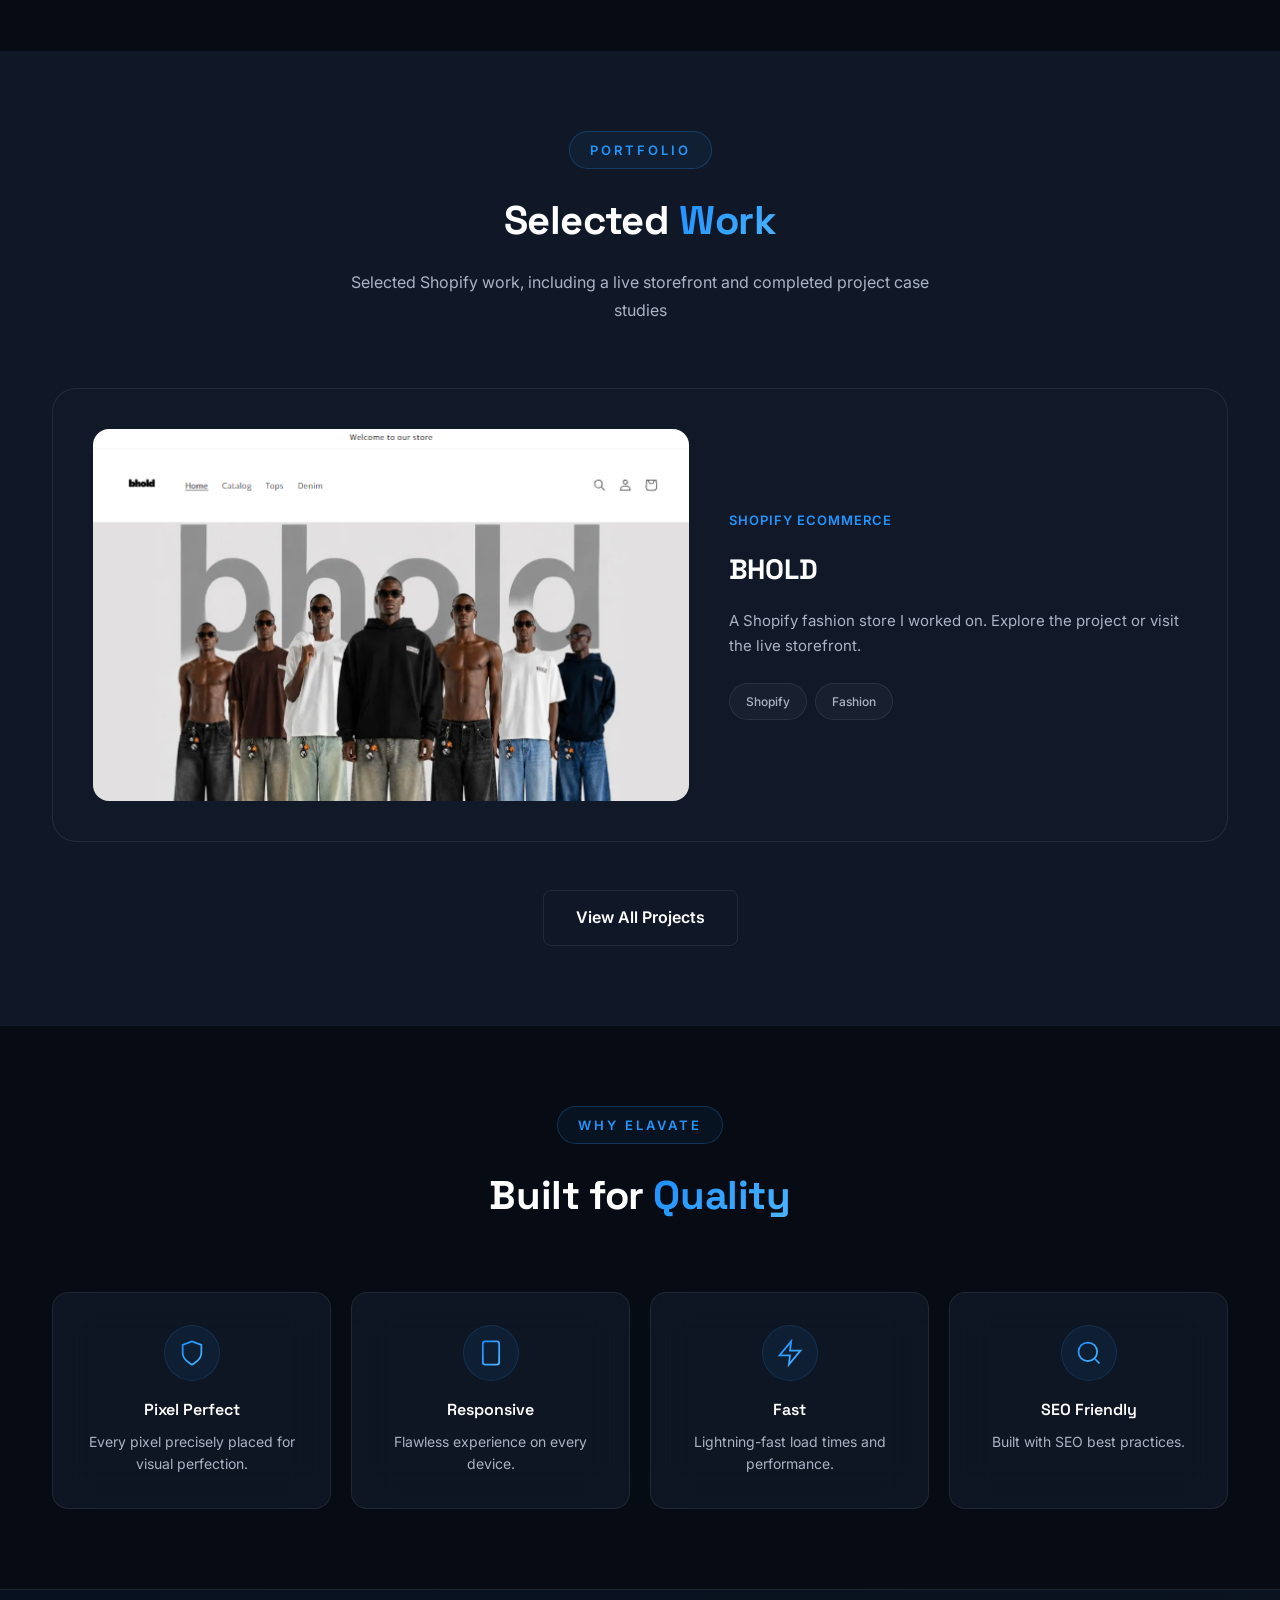
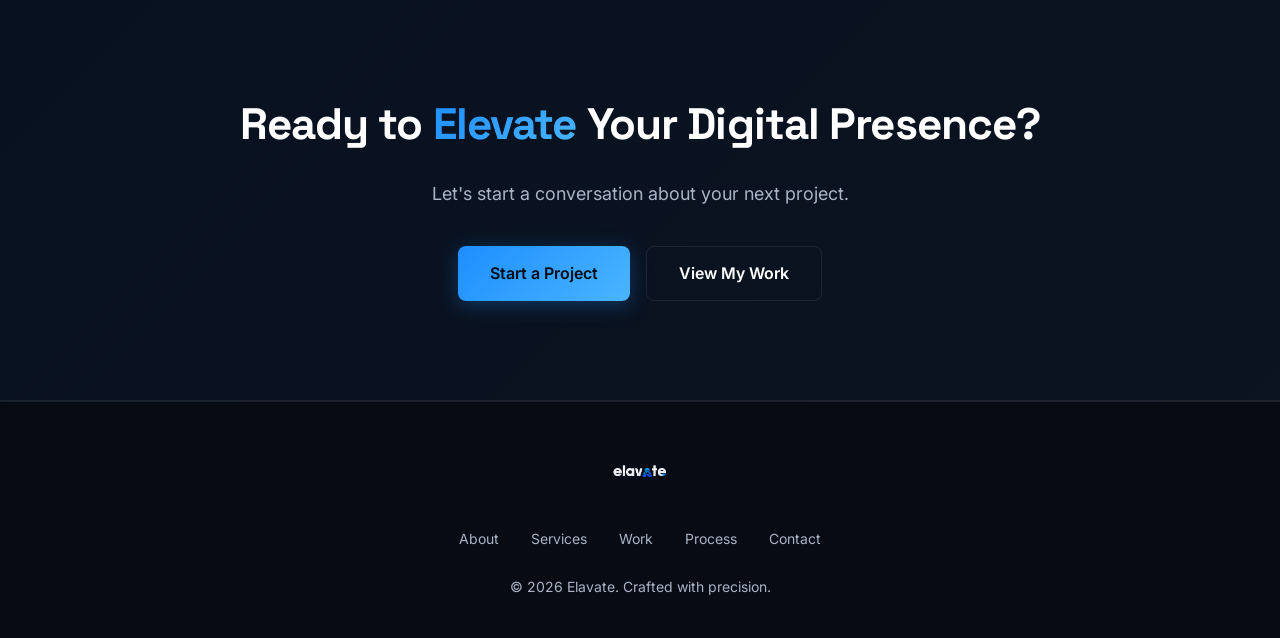
==== commit fad218a9: "Update portfolio projects and case studies" ====
--- a/index.html
+++ b/index.html
@@ -7,14 +7,14 @@
     <meta name="description" content="Premium web development studio specializing in portfolio websites, Shopify ecommerce stores, and landing pages for modern businesses.">
     <meta name="keywords" content="web developer, portfolio, shopify, landing pages, premium websites, ecommerce">
     <meta name="author" content="Elavate">
-    <link rel="canonical" href="https://elavate.dev/">
+    <link rel="canonical" href="https://elvate.pages.dev/">
 
     <!-- Open Graph -->
     <meta property="og:title" content="Elavate | Premium Web Development Studio">
     <meta property="og:description" content="Premium web development studio specializing in portfolio websites, Shopify ecommerce stores, and landing pages for modern businesses.">
     <meta property="og:type" content="website">
-    <meta property="og:url" content="https://elavate.dev/">
-    <meta property="og:image" content="https://elavate.dev/images/og-image.jpg">
+    <meta property="og:url" content="https://elvate.pages.dev/">
+    <meta property="og:image" content="https://elvate.pages.dev/images/elavate-logo.png">
 
     <!-- Twitter -->
     <meta name="twitter:card" content="summary_large_image">
@@ -108,7 +108,7 @@
                                 <span class="mockup-dot"></span>
                                 <span class="mockup-dot"></span>
                                 <span class="mockup-dot"></span>
-                                <span class="mockup-url">elavate.dev</span>
+                                <span class="mockup-url">elvate.pages.dev</span>
                             </div>
                             <div class="mockup-content">
                                 <div class="mockup-hero-line"></div>
@@ -120,17 +120,9 @@
                                 </div>
                             </div>
                         </div>
-                        <div class="mockup-float mockup-float-1 glass-card">
-                            <svg width="20" height="20" viewBox="0 0 24 24" fill="none" stroke="#2296FF" stroke-width="2"><path d="M22 11.08V12a10 10 0 1 1-5.93-9.14"/><polyline points="22 4 12 14.01 9 11.01"/></svg>
-                            <span>Performance Score: 98</span>
-                        </div>
                         <div class="mockup-float mockup-float-2 glass-card">
                             <svg width="20" height="20" viewBox="0 0 24 24" fill="none" stroke="#2296FF" stroke-width="2"><path d="M12 22s8-4 8-10V5l-8-3-8 3v7c0 6 8 10 8 10z"/></svg>
                             <span>SSL Secured</span>
-                        </div>
-                        <div class="mockup-float mockup-float-3 glass-card">
-                            <svg width="20" height="20" viewBox="0 0 24 24" fill="none" stroke="#2296FF" stroke-width="2"><polyline points="23 6 13.5 15.5 8.5 10.5 1 18"/><polyline points="17 6 23 6 23 12"/></svg>
-                            <span>3x Conversion Rate</span>
                         </div>
                     </div>
                 </div>
@@ -190,28 +182,26 @@
                 <div class="content-header" data-reveal>
                     <span class="section-label">Portfolio</span>
                     <h2 class="content-title">Selected <span class="gradient-text">Work</span></h2>
-                    <p class="content-subtitle">A curated selection of projects that demonstrate quality and results</p>
+                    <p class="content-subtitle">Selected Shopify work, including a live storefront and completed project case studies</p>
                 </div>
                 <div class="portfolio-showcase">
                     <div class="portfolio-project portfolio-project-large" data-reveal>
                         <div class="portfolio-project-image">
-                            <img src="images/bhold.png" alt="Bhold Shopify store homepage showing fashion products" class="portfolio-image" loading="lazy">
+                            <img src="images/bhold.png" alt="BHOLD Shopify store homepage showing fashion products" class="portfolio-image" loading="lazy">
                             <div class="portfolio-overlay">
-                                <a href="work.html#bhold" class="portfolio-btn">View Case Study</a>
+                                <a href="work.html#bhold" class="portfolio-btn">View Project</a>
                                 <a href="https://bhold.in/" target="_blank" rel="noopener noreferrer" class="portfolio-btn portfolio-btn-outline">Live Site</a>
                             </div>
                         </div>
                         <div class="portfolio-project-info">
                             <div class="portfolio-project-meta">
                                 <span class="portfolio-project-type">Shopify Ecommerce</span>
-                                <span class="portfolio-project-year">2025</span>
-                            </div>
-                            <h3 class="portfolio-project-title">Bhold</h3>
-                            <p class="portfolio-project-description">Designed and customized a premium Shopify fashion store with modern UI, responsive layouts, and performance optimizations.</p>
+                            </div>
+                            <h3 class="portfolio-project-title">BHOLD</h3>
+                            <p class="portfolio-project-description">A Shopify fashion store I worked on. Explore the project or visit the live storefront.</p>
                             <div class="portfolio-project-tags">
                                 <span class="portfolio-tag">Shopify</span>
-                                <span class="portfolio-tag">Liquid</span>
-                                <span class="portfolio-tag">Custom Theme</span>
+                                <span class="portfolio-tag">Fashion</span>
                             </div>
                         </div>
                     </div>
@@ -260,69 +250,6 @@
                         </div>
                         <h4 class="why-title">SEO Friendly</h4>
                         <p class="why-description">Built with SEO best practices.</p>
-                    </div>
-                </div>
-            </div>
-        </section>
-
-        <!-- Testimonials Section -->
-        <section class="content-section content-section-alt">
-            <div class="container">
-                <div class="content-header" data-reveal>
-                    <span class="section-label">Testimonials</span>
-                    <h2 class="content-title">Client <span class="gradient-text">Success Stories</span></h2>
-                </div>
-                <div class="testimonials-grid" data-reveal>
-                    <div class="testimonial-card glass-card">
-                        <div class="testimonial-stars">
-                            <svg width="16" height="16" viewBox="0 0 24 24" fill="#2296FF"><polygon points="12 2 15.09 8.26 22 9.27 17 14.14 18.18 21.02 12 17.77 5.82 21.02 7 14.14 2 9.27 8.91 8.26 12 2"/></svg>
-                            <svg width="16" height="16" viewBox="0 0 24 24" fill="#2296FF"><polygon points="12 2 15.09 8.26 22 9.27 17 14.14 18.18 21.02 12 17.77 5.82 21.02 7 14.14 2 9.27 8.91 8.26 12 2"/></svg>
-                            <svg width="16" height="16" viewBox="0 0 24 24" fill="#2296FF"><polygon points="12 2 15.09 8.26 22 9.27 17 14.14 18.18 21.02 12 17.77 5.82 21.02 7 14.14 2 9.27 8.91 8.26 12 2"/></svg>
-                            <svg width="16" height="16" viewBox="0 0 24 24" fill="#2296FF"><polygon points="12 2 15.09 8.26 22 9.27 17 14.14 18.18 21.02 12 17.77 5.82 21.02 7 14.14 2 9.27 8.91 8.26 12 2"/></svg>
-                            <svg width="16" height="16" viewBox="0 0 24 24" fill="#2296FF"><polygon points="12 2 15.09 8.26 22 9.27 17 14.14 18.18 21.02 12 17.77 5.82 21.02 7 14.14 2 9.27 8.91 8.26 12 2"/></svg>
-                        </div>
-                        <p class="testimonial-text">"Exceptional work! The website exceeded my expectations. Professional, fast, and incredibly talented."</p>
-                        <div class="testimonial-author">
-                            <div class="testimonial-avatar">JD</div>
-                            <div>
-                                <h5 class="testimonial-name">John Davidson</h5>
-                                <span class="testimonial-role">CEO, TechStart</span>
-                            </div>
-                        </div>
-                    </div>
-                    <div class="testimonial-card glass-card">
-                        <div class="testimonial-stars">
-                            <svg width="16" height="16" viewBox="0 0 24 24" fill="#2296FF"><polygon points="12 2 15.09 8.26 22 9.27 17 14.14 18.18 21.02 12 17.77 5.82 21.02 7 14.14 2 9.27 8.91 8.26 12 2"/></svg>
-                            <svg width="16" height="16" viewBox="0 0 24 24" fill="#2296FF"><polygon points="12 2 15.09 8.26 22 9.27 17 14.14 18.18 21.02 12 17.77 5.82 21.02 7 14.14 2 9.27 8.91 8.26 12 2"/></svg>
-                            <svg width="16" height="16" viewBox="0 0 24 24" fill="#2296FF"><polygon points="12 2 15.09 8.26 22 9.27 17 14.14 18.18 21.02 12 17.77 5.82 21.02 7 14.14 2 9.27 8.91 8.26 12 2"/></svg>
-                            <svg width="16" height="16" viewBox="0 0 24 24" fill="#2296FF"><polygon points="12 2 15.09 8.26 22 9.27 17 14.14 18.18 21.02 12 17.77 5.82 21.02 7 14.14 2 9.27 8.91 8.26 12 2"/></svg>
-                            <svg width="16" height="16" viewBox="0 0 24 24" fill="#2296FF"><polygon points="12 2 15.09 8.26 22 9.27 17 14.14 18.18 21.02 12 17.77 5.82 21.02 7 14.14 2 9.27 8.91 8.26 12 2"/></svg>
-                        </div>
-                        <p class="testimonial-text">"Our Shopify store sales increased by 200% after the redesign. Highly recommend for ecommerce projects!"</p>
-                        <div class="testimonial-author">
-                            <div class="testimonial-avatar">SM</div>
-                            <div>
-                                <h5 class="testimonial-name">Sarah Mitchell</h5>
-                                <span class="testimonial-role">Founder, StyleCo</span>
-                            </div>
-                        </div>
-                    </div>
-                    <div class="testimonial-card glass-card">
-                        <div class="testimonial-stars">
-                            <svg width="16" height="16" viewBox="0 0 24 24" fill="#2296FF"><polygon points="12 2 15.09 8.26 22 9.27 17 14.14 18.18 21.02 12 17.77 5.82 21.02 7 14.14 2 9.27 8.91 8.26 12 2"/></svg>
-                            <svg width="16" height="16" viewBox="0 0 24 24" fill="#2296FF"><polygon points="12 2 15.09 8.26 22 9.27 17 14.14 18.18 21.02 12 17.77 5.82 21.02 7 14.14 2 9.27 8.91 8.26 12 2"/></svg>
-                            <svg width="16" height="16" viewBox="0 0 24 24" fill="#2296FF"><polygon points="12 2 15.09 8.26 22 9.27 17 14.14 18.18 21.02 12 17.77 5.82 21.02 7 14.14 2 9.27 8.91 8.26 12 2"/></svg>
-                            <svg width="16" height="16" viewBox="0 0 24 24" fill="#2296FF"><polygon points="12 2 15.09 8.26 22 9.27 17 14.14 18.18 21.02 12 17.77 5.82 21.02 7 14.14 2 9.27 8.91 8.26 12 2"/></svg>
-                            <svg width="16" height="16" viewBox="0 0 24 24" fill="#2296FF"><polygon points="12 2 15.09 8.26 22 9.27 17 14.14 18.18 21.02 12 17.77 5.82 21.02 7 14.14 2 9.27 8.91 8.26 12 2"/></svg>
-                        </div>
-                        <p class="testimonial-text">"Clean code, modern design, and delivered ahead of schedule. A true professional who understands business needs."</p>
-                        <div class="testimonial-author">
-                            <div class="testimonial-avatar">MR</div>
-                            <div>
-                                <h5 class="testimonial-name">Mike Rodriguez</h5>
-                                <span class="testimonial-role">Director, GrowthHub</span>
-                            </div>
-                        </div>
                     </div>
                 </div>
             </div>
--- a/css/style.css
+++ b/css/style.css
@@ -1461,6 +1461,7 @@
     padding: 80px 0 60px;
     text-align: center;
     position: relative;
+    overflow-x: clip;
 }
 
 .page-hero::before {
@@ -2284,4 +2285,4 @@
 
 .logo-img:hover{
     transform:scale(1.05);
-}+}
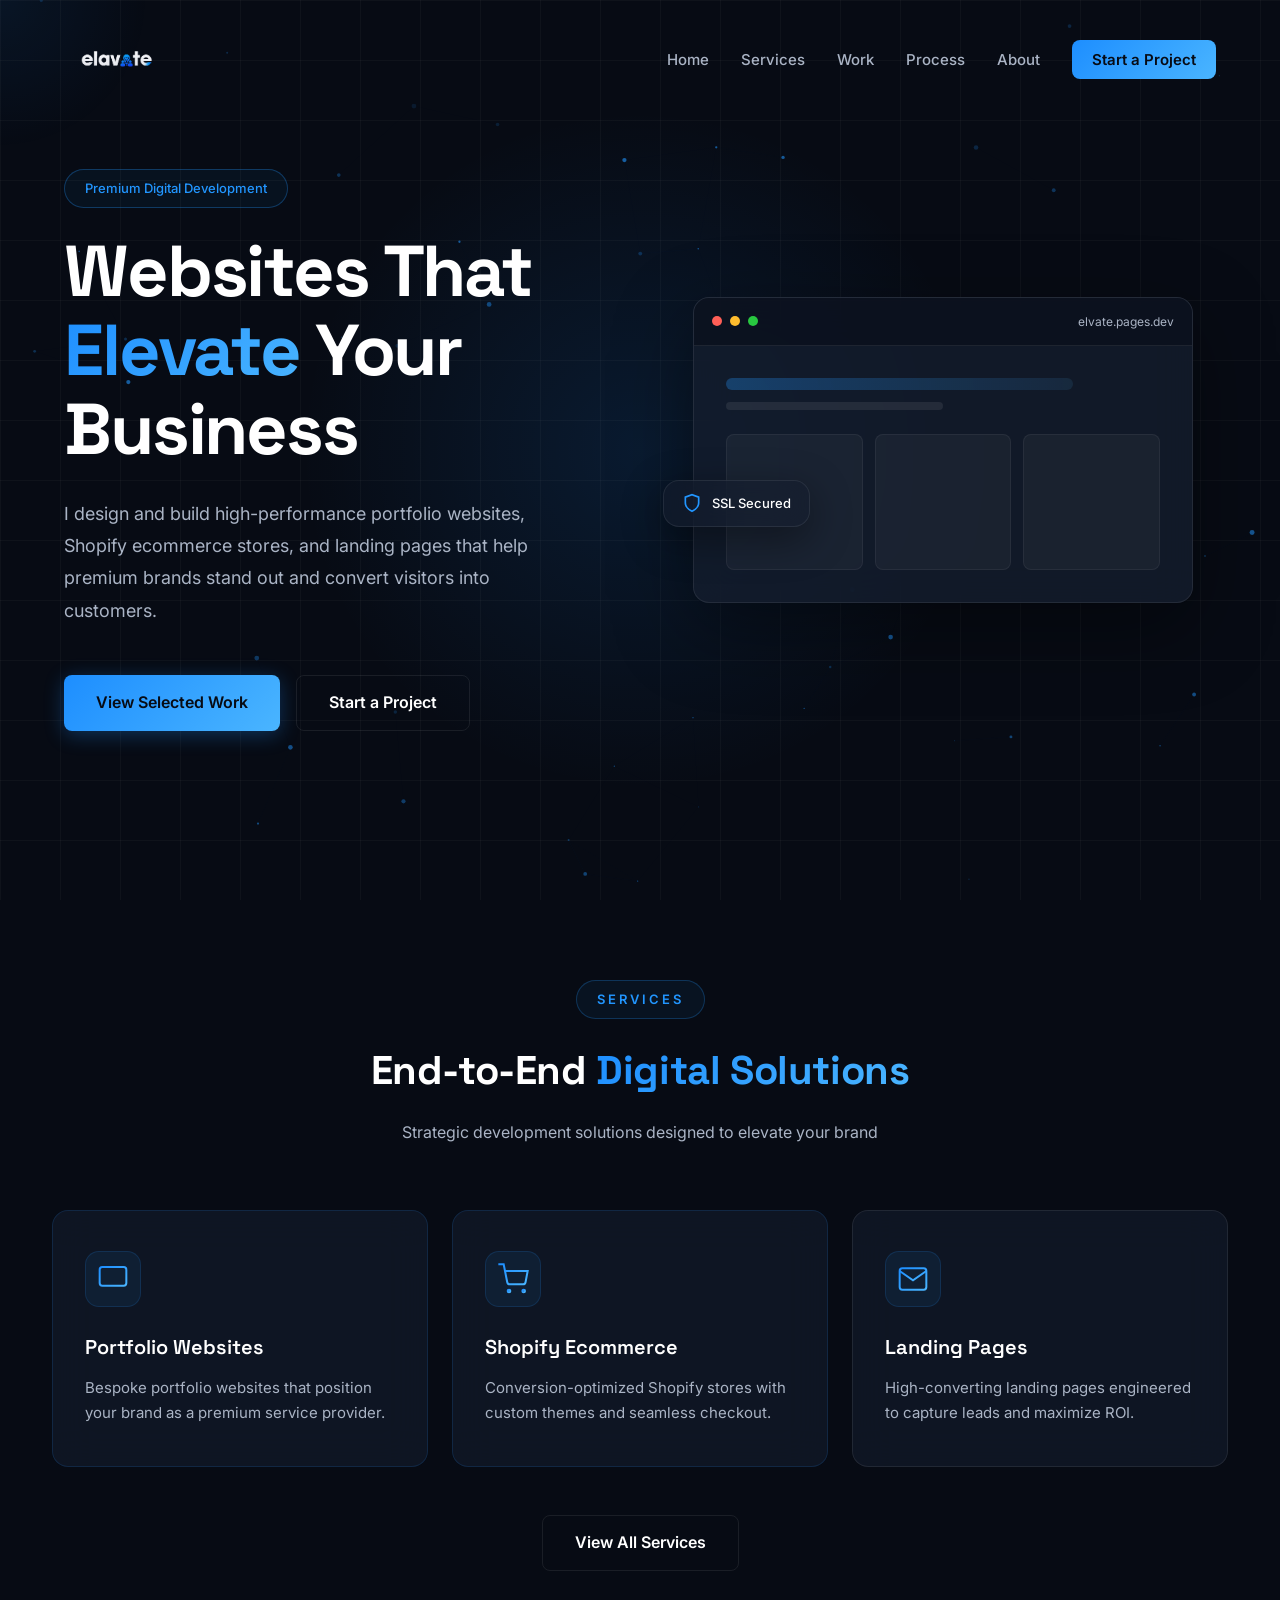
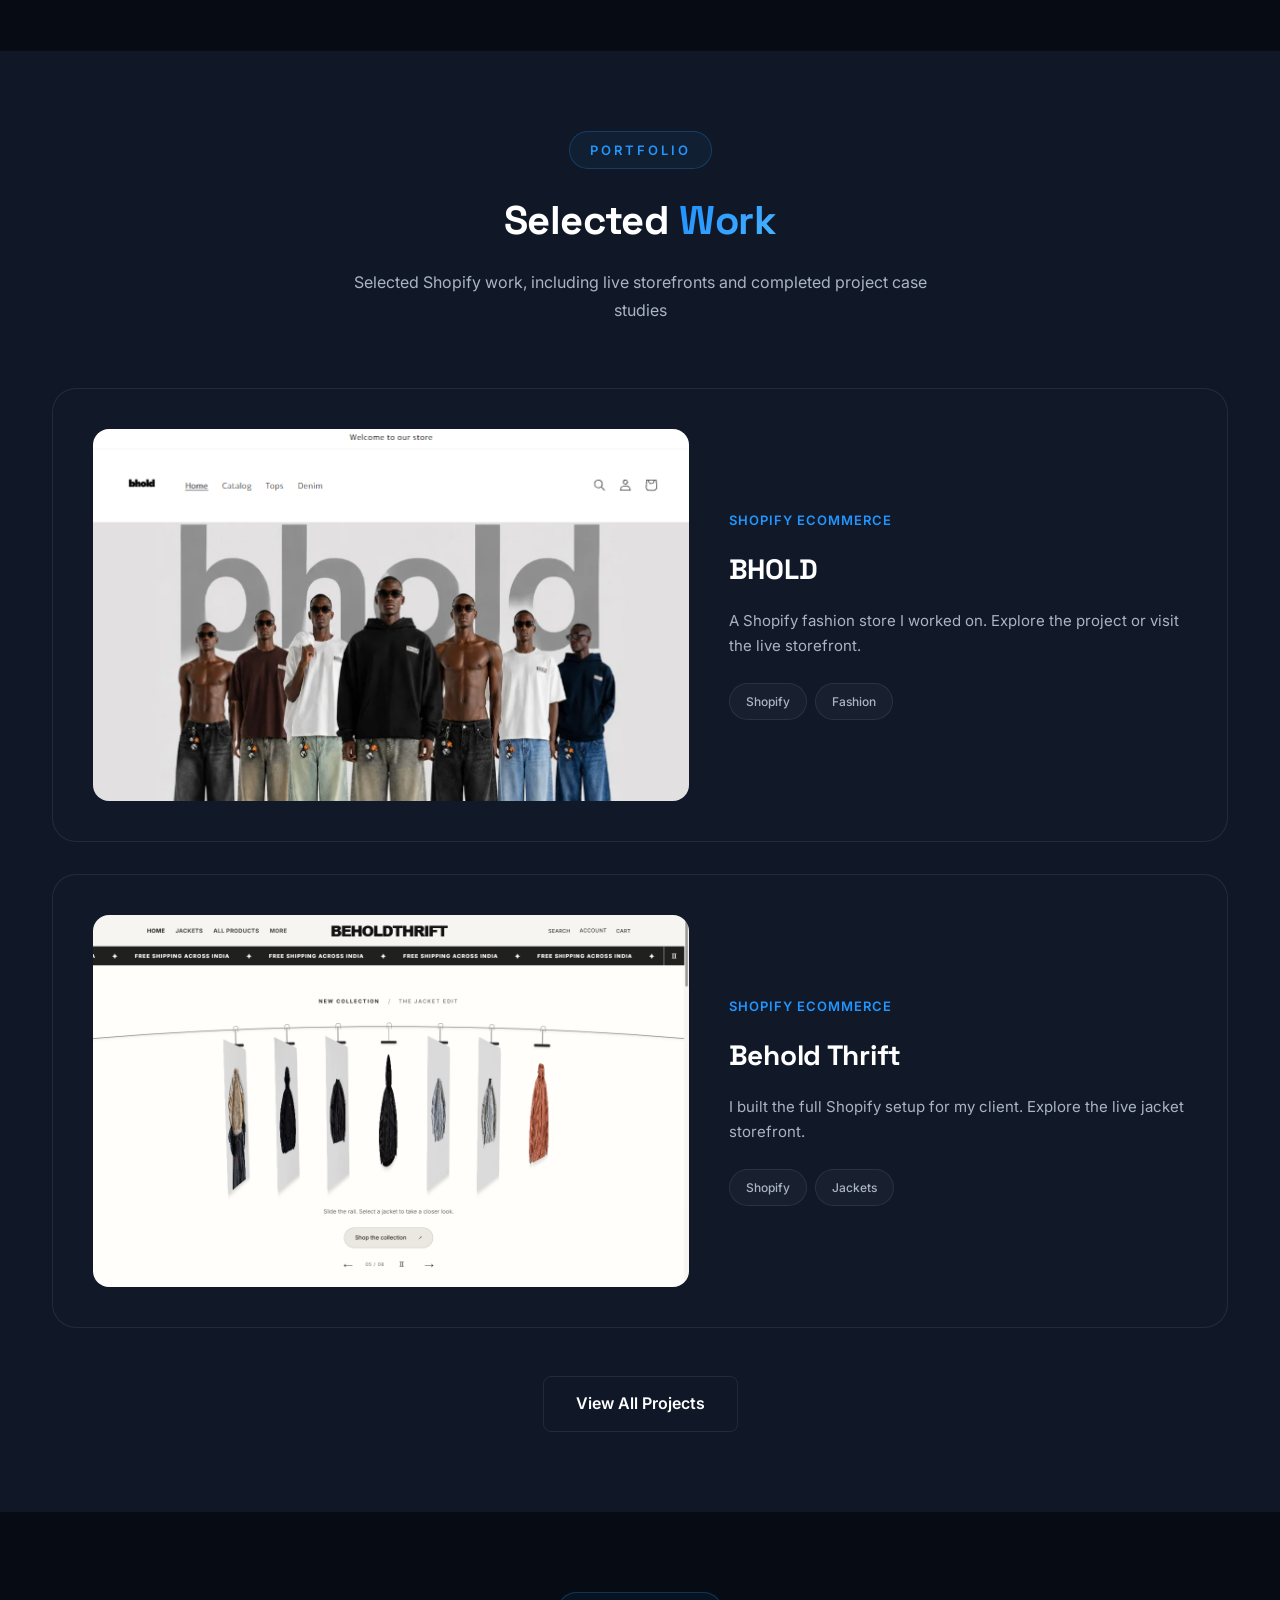
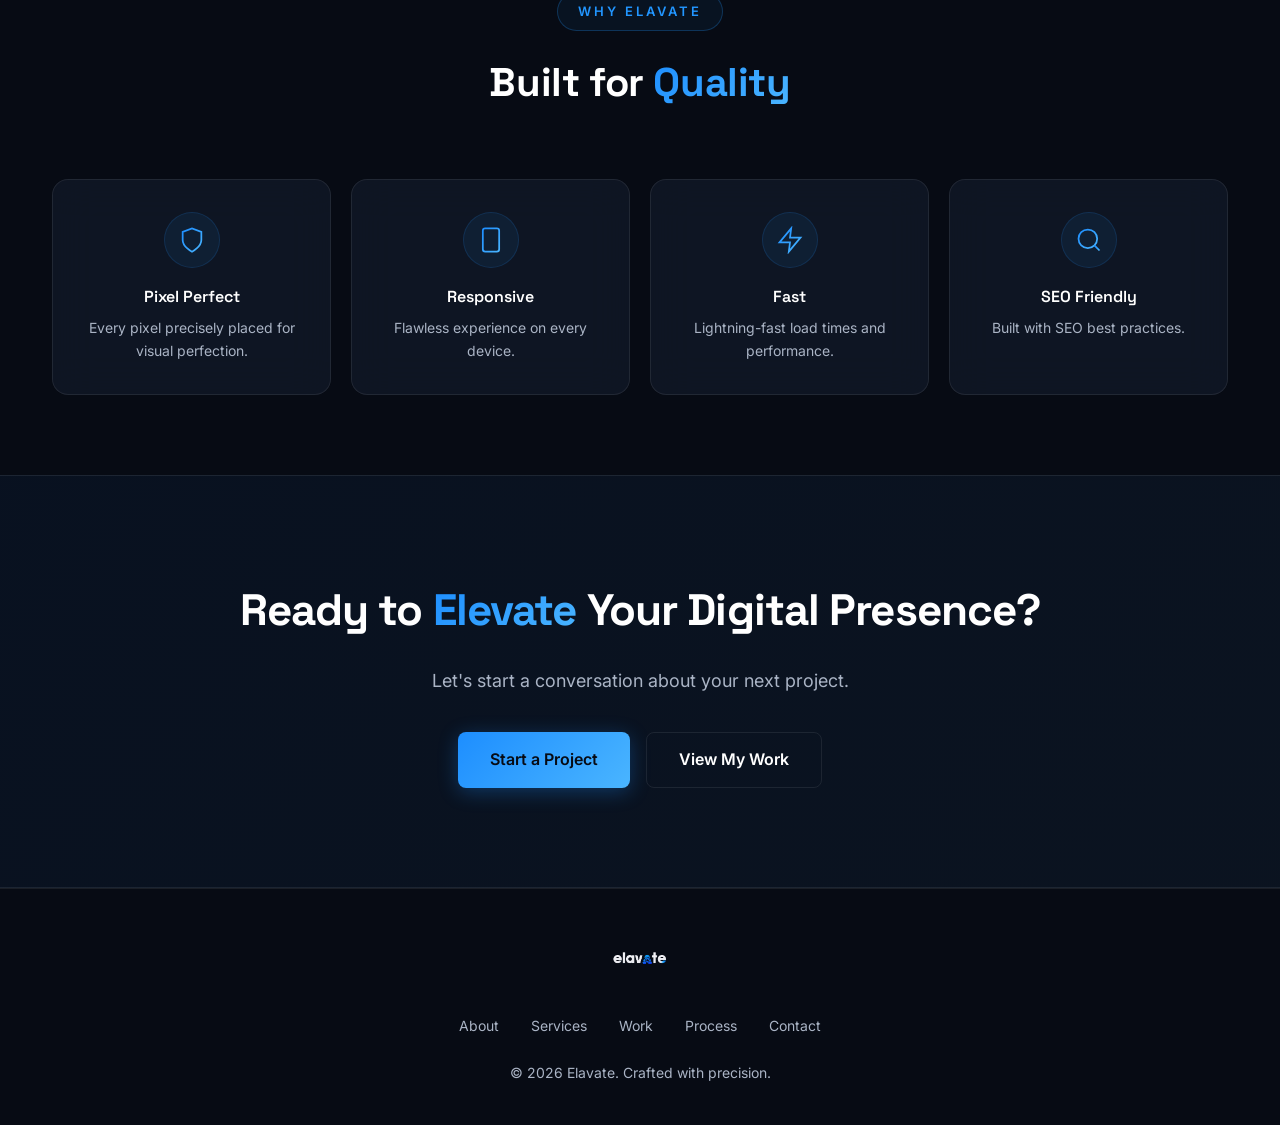
==== commit 0910cfa8: "beholdthrift" ====
--- a/index.html
+++ b/index.html
@@ -182,7 +182,7 @@
                 <div class="content-header" data-reveal>
                     <span class="section-label">Portfolio</span>
                     <h2 class="content-title">Selected <span class="gradient-text">Work</span></h2>
-                    <p class="content-subtitle">Selected Shopify work, including a live storefront and completed project case studies</p>
+                    <p class="content-subtitle">Selected Shopify work, including live storefronts and completed project case studies</p>
                 </div>
                 <div class="portfolio-showcase">
                     <div class="portfolio-project portfolio-project-large" data-reveal>
@@ -202,6 +202,26 @@
                             <div class="portfolio-project-tags">
                                 <span class="portfolio-tag">Shopify</span>
                                 <span class="portfolio-tag">Fashion</span>
+                            </div>
+                        </div>
+                    </div>
+                    <div class="portfolio-project portfolio-project-large" data-reveal>
+                        <div class="portfolio-project-image">
+                            <img src="images/beholdthrift.png" alt="Behold Thrift Shopify homepage showing the jacket collection" class="portfolio-image" loading="lazy">
+                            <div class="portfolio-overlay">
+                                <a href="work.html#beholdthrift" class="portfolio-btn">View Project</a>
+                                <a href="https://beholdthrift.in/" target="_blank" rel="noopener noreferrer" class="portfolio-btn portfolio-btn-outline">Live Site</a>
+                            </div>
+                        </div>
+                        <div class="portfolio-project-info">
+                            <div class="portfolio-project-meta">
+                                <span class="portfolio-project-type">Shopify Ecommerce</span>
+                            </div>
+                            <h3 class="portfolio-project-title">Behold Thrift</h3>
+                            <p class="portfolio-project-description">I built the full Shopify setup for my client. Explore the live jacket storefront.</p>
+                            <div class="portfolio-project-tags">
+                                <span class="portfolio-tag">Shopify</span>
+                                <span class="portfolio-tag">Jackets</span>
                             </div>
                         </div>
                     </div>
